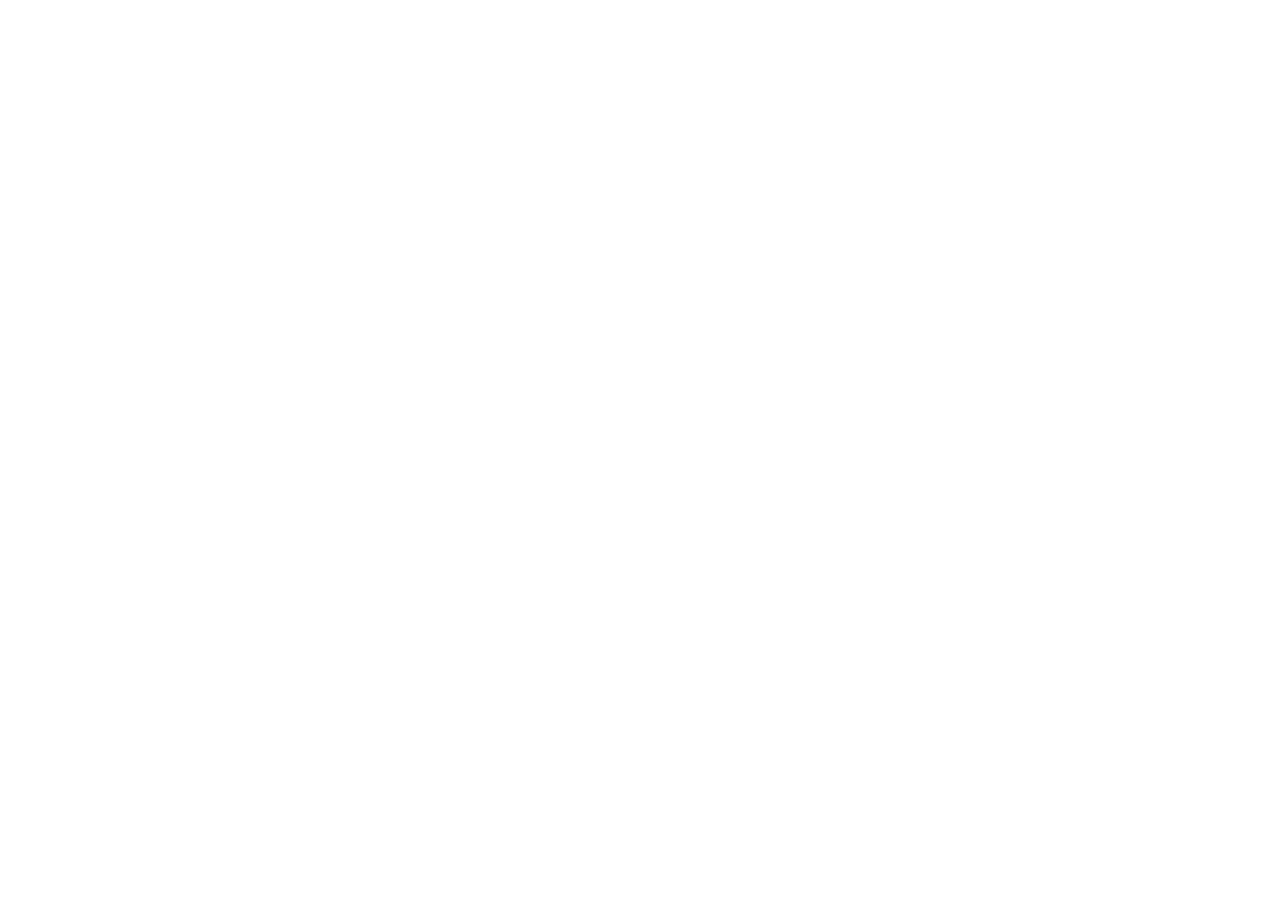
==== index.html @ c8d7c889 "项目结构初始化" ====
<!DOCTYPE html>
<html lang="en">

<head>
    <meta charset="UTF-8">
    <meta http-equiv="X-UA-Compatible" content="IE=edge">
    <meta name="viewport" content="width=device-width, initial-scale=1.0">
    <title>Document</title>
</head>

<body>

</body>

</html>
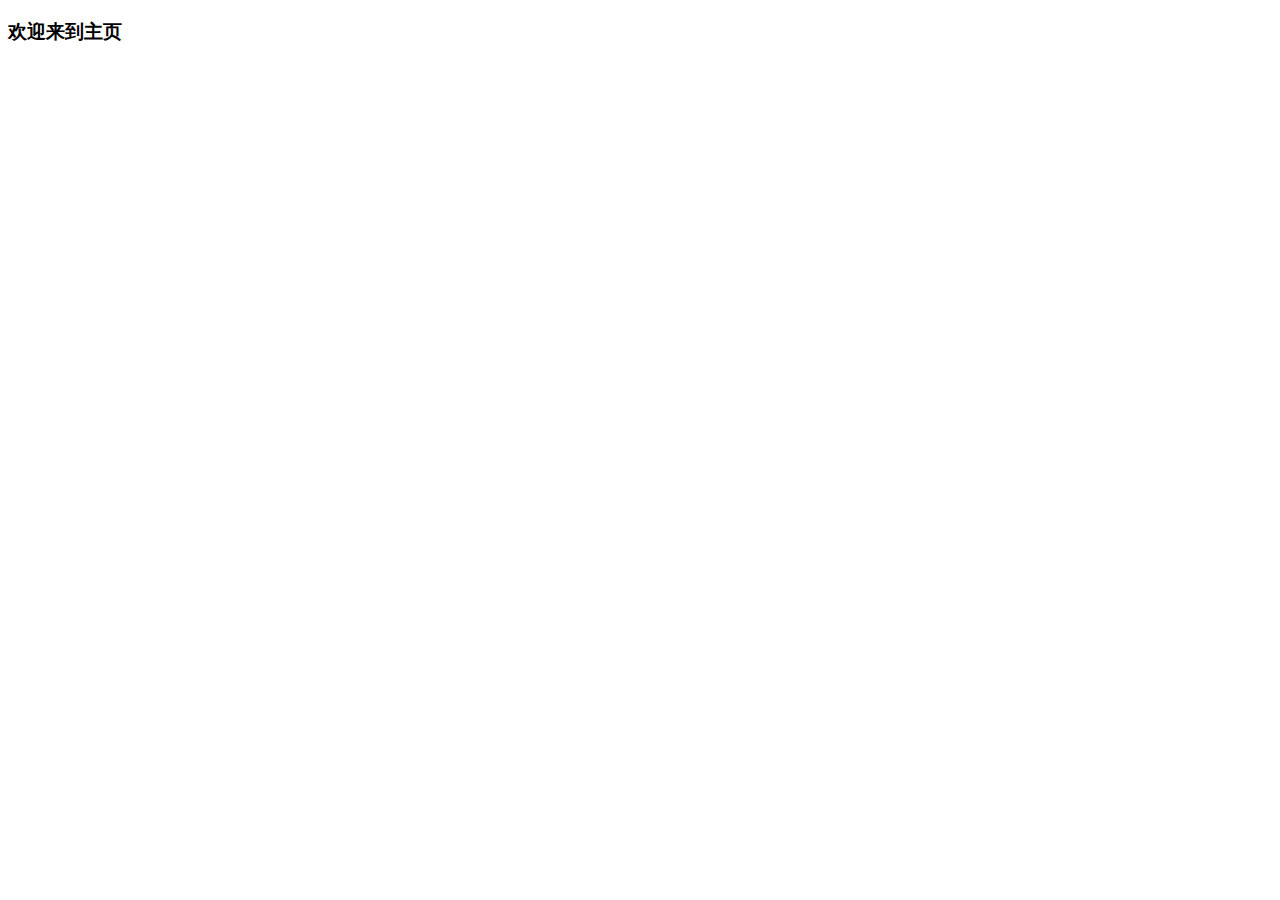
==== commit daf0b466: "完成了登录和注册功能" ====
--- a/index.html
+++ b/index.html
@@ -9,7 +9,9 @@
 </head>
 
 <body>
-
+    <div>
+        <h3>欢迎来到主页</h3>
+    </div>
 </body>
 
 </html>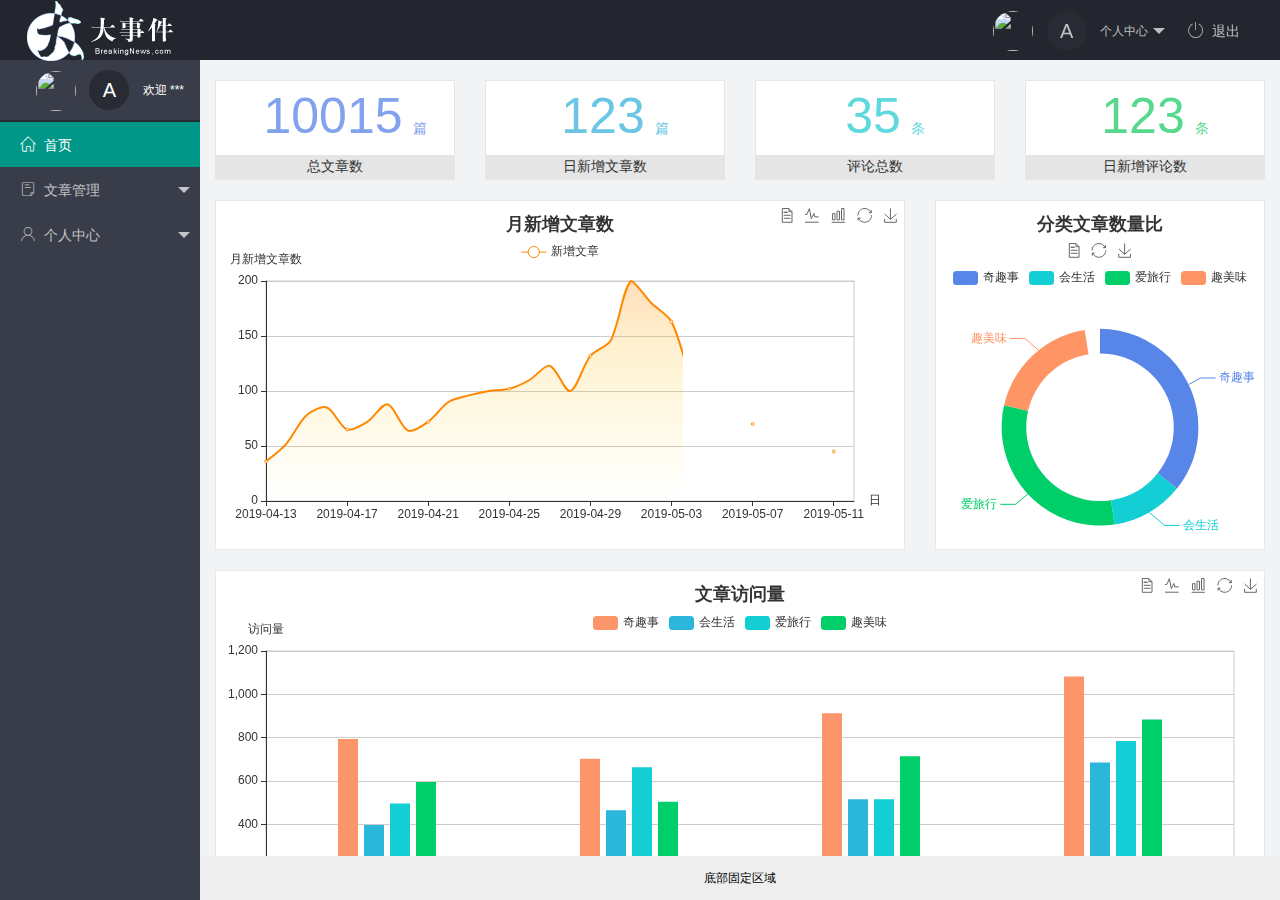
==== commit 53e41f39: "完成了主页功能的开发" ====
--- a/index.html
+++ b/index.html
@@ -5,13 +5,94 @@
     <meta charset="UTF-8">
     <meta http-equiv="X-UA-Compatible" content="IE=edge">
     <meta name="viewport" content="width=device-width, initial-scale=1.0">
-    <title>Document</title>
+    <title>后台主页</title>
+    <!-- 导入 layui 的样式表 -->
+    <link rel="stylesheet" href="/assets/lib/layui/css/layui.css">
+    <!-- 导入第三方图标库 -->
+    <link rel="stylesheet" href="/assets/fonts/iconfont.css">
+    <!-- 导入自己的样式表 -->
+    <link rel="stylesheet" href="/assets/css/index.css">
 </head>
 
 <body>
-    <div>
-        <h3>欢迎来到主页</h3>
+    <div class="layui-layout layui-layout-admin">
+        <div class="layui-header">
+            <div class="layui-logo layui-hide-xs ">
+                <img src="/assets/images/logo.png" alt="logo">
+            </div>
+            <!-- 头部区域（可配合layui 已有的水平导航） -->
+            <ul class="layui-nav layui-layout-right">
+                <li class="layui-nav-item layui-hide layui-show-md-inline-block">
+                    <a href="javascript:;" class="userInfo">
+                        <img src="//tva1.sinaimg.cn/crop.0.0.118.118.180/5db11ff4gw1e77d3nqrv8j203b03cweg.jpg" class="layui-nav-img" />
+                        <span class="text-avatar">A</span> 个人中心
+                    </a>
+
+                    <dl class="layui-nav-child">
+                        <dd><a href="">基本资料</a></dd>
+                        <dd><a href="">更换头像</a></dd>
+                        <dd><a href="">重置密码</a></dd>
+                    </dl>
+                </li>
+                <li class="layui-nav-item" lay-header-event="menuRight" lay-unselect>
+                    <a href="javascript:;" class="btnLoginOut">
+                        <span class="iconfont icon-tuichu"></span>退出
+                    </a>
+                </li>
+            </ul>
+        </div>
+
+        <div class="layui-side layui-bg-black">
+            <div class="layui-side-scroll">
+                <div class="userInfo">
+                    <img src="//tva1.sinaimg.cn/crop.0.0.118.118.180/5db11ff4gw1e77d3nqrv8j203b03cweg.jpg" class="layui-nav-img" />
+                    <span class="text-avatar">A</span>
+                    <span id="welcome">欢迎 ***</span>
+                </div>
+
+                <!-- 左侧导航区域（可配合layui已有的垂直导航） -->
+                <ul class="layui-nav layui-nav-tree" lay-shrink="all">
+                    <li class="layui-nav-item layui-this"><a href="/home/dashboard.html" target="fm"><span class="iconfont icon-home"></span>首页</a></li>
+                    <li class="layui-nav-item">
+                        <a class="" href="javascript:;"><span class="iconfont icon-16"></span>文章管理</a>
+                        <dl class="layui-nav-child">
+                            <dd><a href="javascript:;"><i class="layui-icon layui-icon-app"></i>文章类别</a></dd>
+                            <dd><a href="javascript:;"><i class="layui-icon layui-icon-app"></i>文章列表</a></dd>
+                            <dd><a href="javascript:;"><i class="layui-icon layui-icon-app"></i>发布文章</a></dd>
+                        </dl>
+                    </li>
+                    <li class="layui-nav-item">
+                        <a href="javascript:;"><span class="iconfont icon-user"></span>个人中心</a>
+                        <dl class="layui-nav-child">
+                            <dd><a href="javascript:;"><i class="layui-icon layui-icon-app"></i>基本资料</a></dd>
+                            <dd><a href="javascript:;"><i class="layui-icon layui-icon-app"></i>更换头像</a></dd>
+                            <dd><a href=""><i class="layui-icon layui-icon-app"></i>重置密码</a></dd>
+                        </dl>
+                    </li>
+
+                </ul>
+            </div>
+        </div>
+
+        <div class="layui-body">
+            <!-- 内容主体区域 -->
+            <iframe name="fm" src="/home/dashboard.html" frameborder="0"></iframe>
+        </div>
+
+        <div class="layui-footer">
+            <!-- 底部固定区域 -->
+            底部固定区域
+        </div>
     </div>
+
+    <!-- 导入layui.js文件 -->
+    <script src="/assets/lib/layui/layui.all.js"></script>
+    <!-- 导入jquery.js文件 -->
+    <script src="/assets//lib/jquery.js"></script>
+    <!-- 导入baseAPI.js文件 -->
+    <script src="/assets/js/baseAPI.js"></script>
+    <!-- 导入index.js文件 -->
+    <script src="/assets/js/index.js"></script>
 </body>
 
 </html>--- a/assets/lib/layui/css/layui.css
+++ b/assets/lib/layui/css/layui.css
@@ -0,0 +1,2 @@
+/** layui-v2.5.5 MIT License By https://www.layui.com */
+ .layui-inline,img{display:inline-block;vertical-align:middle}h1,h2,h3,h4,h5,h6{font-weight:400}.layui-edge,.layui-header,.layui-inline,.layui-main{position:relative}.layui-body,.layui-edge,.layui-elip{overflow:hidden}.layui-btn,.layui-edge,.layui-inline,img{vertical-align:middle}.layui-btn,.layui-disabled,.layui-icon,.layui-unselect{-moz-user-select:none;-webkit-user-select:none;-ms-user-select:none}.layui-elip,.layui-form-checkbox span,.layui-form-pane .layui-form-label{text-overflow:ellipsis;white-space:nowrap}.layui-breadcrumb,.layui-tree-btnGroup{visibility:hidden}blockquote,body,button,dd,div,dl,dt,form,h1,h2,h3,h4,h5,h6,input,li,ol,p,pre,td,textarea,th,ul{margin:0;padding:0;-webkit-tap-highlight-color:rgba(0,0,0,0)}a:active,a:hover{outline:0}img{border:none}li{list-style:none}table{border-collapse:collapse;border-spacing:0}h4,h5,h6{font-size:100%}button,input,optgroup,option,select,textarea{font-family:inherit;font-size:inherit;font-style:inherit;font-weight:inherit;outline:0}pre{white-space:pre-wrap;white-space:-moz-pre-wrap;white-space:-pre-wrap;white-space:-o-pre-wrap;word-wrap:break-word}body{line-height:24px;font:14px Helvetica Neue,Helvetica,PingFang SC,Tahoma,Arial,sans-serif}hr{height:1px;margin:10px 0;border:0;clear:both}a{color:#333;text-decoration:none}a:hover{color:#777}a cite{font-style:normal;*cursor:pointer}.layui-border-box,.layui-border-box *{box-sizing:border-box}.layui-box,.layui-box *{box-sizing:content-box}.layui-clear{clear:both;*zoom:1}.layui-clear:after{content:'\20';clear:both;*zoom:1;display:block;height:0}.layui-inline{*display:inline;*zoom:1}.layui-edge{display:inline-block;width:0;height:0;border-width:6px;border-style:dashed;border-color:transparent}.layui-edge-top{top:-4px;border-bottom-color:#999;border-bottom-style:solid}.layui-edge-right{border-left-color:#999;border-left-style:solid}.layui-edge-bottom{top:2px;border-top-color:#999;border-top-style:solid}.layui-edge-left{border-right-color:#999;border-right-style:solid}.layui-disabled,.layui-disabled:hover{color:#d2d2d2!important;cursor:not-allowed!important}.layui-circle{border-radius:100%}.layui-show{display:block!important}.layui-hide{display:none!important}@font-face{font-family:layui-icon;src:url(../font/iconfont.eot?v=250);src:url(../font/iconfont.eot?v=250#iefix) format('embedded-opentype'),url(../font/iconfont.woff2?v=250) format('woff2'),url(../font/iconfont.woff?v=250) format('woff'),url(../font/iconfont.ttf?v=250) format('truetype'),url(../font/iconfont.svg?v=250#layui-icon) format('svg')}.layui-icon{font-family:layui-icon!important;font-size:16px;font-style:normal;-webkit-font-smoothing:antialiased;-moz-osx-font-smoothing:grayscale}.layui-icon-reply-fill:before{content:"\e611"}.layui-icon-set-fill:before{content:"\e614"}.layui-icon-menu-fill:before{content:"\e60f"}.layui-icon-search:before{content:"\e615"}.layui-icon-share:before{content:"\e641"}.layui-icon-set-sm:before{content:"\e620"}.layui-icon-engine:before{content:"\e628"}.layui-icon-close:before{content:"\1006"}.layui-icon-close-fill:before{content:"\1007"}.layui-icon-chart-screen:before{content:"\e629"}.layui-icon-star:before{content:"\e600"}.layui-icon-circle-dot:before{content:"\e617"}.layui-icon-chat:before{content:"\e606"}.layui-icon-release:before{content:"\e609"}.layui-icon-list:before{content:"\e60a"}.layui-icon-chart:before{content:"\e62c"}.layui-icon-ok-circle:before{content:"\1005"}.layui-icon-layim-theme:before{content:"\e61b"}.layui-icon-table:before{content:"\e62d"}.layui-icon-right:before{content:"\e602"}.layui-icon-left:before{content:"\e603"}.layui-icon-cart-simple:before{content:"\e698"}.layui-icon-face-cry:before{content:"\e69c"}.layui-icon-face-smile:before{content:"\e6af"}.layui-icon-survey:before{content:"\e6b2"}.layui-icon-tree:before{content:"\e62e"}.layui-icon-upload-circle:before{content:"\e62f"}.layui-icon-add-circle:before{content:"\e61f"}.layui-icon-download-circle:before{content:"\e601"}.layui-icon-templeate-1:before{content:"\e630"}.layui-icon-util:before{content:"\e631"}.layui-icon-face-surprised:before{content:"\e664"}.layui-icon-edit:before{content:"\e642"}.layui-icon-speaker:before{content:"\e645"}.layui-icon-down:before{content:"\e61a"}.layui-icon-file:before{content:"\e621"}.layui-icon-layouts:before{content:"\e632"}.layui-icon-rate-half:before{content:"\e6c9"}.layui-icon-add-circle-fine:before{content:"\e608"}.layui-icon-prev-circle:before{content:"\e633"}.layui-icon-read:before{content:"\e705"}.layui-icon-404:before{content:"\e61c"}.layui-icon-carousel:before{content:"\e634"}.layui-icon-help:before{content:"\e607"}.layui-icon-code-circle:before{content:"\e635"}.layui-icon-water:before{content:"\e636"}.layui-icon-username:before{content:"\e66f"}.layui-icon-find-fill:before{content:"\e670"}.layui-icon-about:before{content:"\e60b"}.layui-icon-location:before{content:"\e715"}.layui-icon-up:before{content:"\e619"}.layui-icon-pause:before{content:"\e651"}.layui-icon-date:before{content:"\e637"}.layui-icon-layim-uploadfile:before{content:"\e61d"}.layui-icon-delete:before{content:"\e640"}.layui-icon-play:before{content:"\e652"}.layui-icon-top:before{content:"\e604"}.layui-icon-friends:before{content:"\e612"}.layui-icon-refresh-3:before{content:"\e9aa"}.layui-icon-ok:before{content:"\e605"}.layui-icon-layer:before{content:"\e638"}.layui-icon-face-smile-fine:before{content:"\e60c"}.layui-icon-dollar:before{content:"\e659"}.layui-icon-group:before{content:"\e613"}.layui-icon-layim-download:before{content:"\e61e"}.layui-icon-picture-fine:before{content:"\e60d"}.layui-icon-link:before{content:"\e64c"}.layui-icon-diamond:before{content:"\e735"}.layui-icon-log:before{content:"\e60e"}.layui-icon-rate-solid:before{content:"\e67a"}.layui-icon-fonts-del:before{content:"\e64f"}.layui-icon-unlink:before{content:"\e64d"}.layui-icon-fonts-clear:before{content:"\e639"}.layui-icon-triangle-r:before{content:"\e623"}.layui-icon-circle:before{content:"\e63f"}.layui-icon-radio:before{content:"\e643"}.layui-icon-align-center:before{content:"\e647"}.layui-icon-align-right:before{content:"\e648"}.layui-icon-align-left:before{content:"\e649"}.layui-icon-loading-1:before{content:"\e63e"}.layui-icon-return:before{content:"\e65c"}.layui-icon-fonts-strong:before{content:"\e62b"}.layui-icon-upload:before{content:"\e67c"}.layui-icon-dialogue:before{content:"\e63a"}.layui-icon-video:before{content:"\e6ed"}.layui-icon-headset:before{content:"\e6fc"}.layui-icon-cellphone-fine:before{content:"\e63b"}.layui-icon-add-1:before{content:"\e654"}.layui-icon-face-smile-b:before{content:"\e650"}.layui-icon-fonts-html:before{content:"\e64b"}.layui-icon-form:before{content:"\e63c"}.layui-icon-cart:before{content:"\e657"}.layui-icon-camera-fill:before{content:"\e65d"}.layui-icon-tabs:before{content:"\e62a"}.layui-icon-fonts-code:before{content:"\e64e"}.layui-icon-fire:before{content:"\e756"}.layui-icon-set:before{content:"\e716"}.layui-icon-fonts-u:before{content:"\e646"}.layui-icon-triangle-d:before{content:"\e625"}.layui-icon-tips:before{content:"\e702"}.layui-icon-picture:before{content:"\e64a"}.layui-icon-more-vertical:before{content:"\e671"}.layui-icon-flag:before{content:"\e66c"}.layui-icon-loading:before{content:"\e63d"}.layui-icon-fonts-i:before{content:"\e644"}.layui-icon-refresh-1:before{content:"\e666"}.layui-icon-rmb:before{content:"\e65e"}.layui-icon-home:before{content:"\e68e"}.layui-icon-user:before{content:"\e770"}.layui-icon-notice:before{content:"\e667"}.layui-icon-login-weibo:before{content:"\e675"}.layui-icon-voice:before{content:"\e688"}.layui-icon-upload-drag:before{content:"\e681"}.layui-icon-login-qq:before{content:"\e676"}.layui-icon-snowflake:before{content:"\e6b1"}.layui-icon-file-b:before{content:"\e655"}.layui-icon-template:before{content:"\e663"}.layui-icon-auz:before{content:"\e672"}.layui-icon-console:before{content:"\e665"}.layui-icon-app:before{content:"\e653"}.layui-icon-prev:before{content:"\e65a"}.layui-icon-website:before{content:"\e7ae"}.layui-icon-next:before{content:"\e65b"}.layui-icon-component:before{content:"\e857"}.layui-icon-more:before{content:"\e65f"}.layui-icon-login-wechat:before{content:"\e677"}.layui-icon-shrink-right:before{content:"\e668"}.layui-icon-spread-left:before{content:"\e66b"}.layui-icon-camera:before{content:"\e660"}.layui-icon-note:before{content:"\e66e"}.layui-icon-refresh:before{content:"\e669"}.layui-icon-female:before{content:"\e661"}.layui-icon-male:before{content:"\e662"}.layui-icon-password:before{content:"\e673"}.layui-icon-senior:before{content:"\e674"}.layui-icon-theme:before{content:"\e66a"}.layui-icon-tread:before{content:"\e6c5"}.layui-icon-praise:before{content:"\e6c6"}.layui-icon-star-fill:before{content:"\e658"}.layui-icon-rate:before{content:"\e67b"}.layui-icon-template-1:before{content:"\e656"}.layui-icon-vercode:before{content:"\e679"}.layui-icon-cellphone:before{content:"\e678"}.layui-icon-screen-full:before{content:"\e622"}.layui-icon-screen-restore:before{content:"\e758"}.layui-icon-cols:before{content:"\e610"}.layui-icon-export:before{content:"\e67d"}.layui-icon-print:before{content:"\e66d"}.layui-icon-slider:before{content:"\e714"}.layui-icon-addition:before{content:"\e624"}.layui-icon-subtraction:before{content:"\e67e"}.layui-icon-service:before{content:"\e626"}.layui-icon-transfer:before{content:"\e691"}.layui-main{width:1140px;margin:0 auto}.layui-header{z-index:1000;height:60px}.layui-header a:hover{transition:all .5s;-webkit-transition:all .5s}.layui-side{position:fixed;left:0;top:0;bottom:0;z-index:999;width:200px;overflow-x:hidden}.layui-side-scroll{position:relative;width:220px;height:100%;overflow-x:hidden}.layui-body{position:absolute;left:200px;right:0;top:0;bottom:0;z-index:998;width:auto;overflow-y:auto;box-sizing:border-box}.layui-layout-body{overflow:hidden}.layui-layout-admin .layui-header{background-color:#23262E}.layui-layout-admin .layui-side{top:60px;width:200px;overflow-x:hidden}.layui-layout-admin .layui-body{position:fixed;top:60px;bottom:44px}.layui-layout-admin .layui-main{width:auto;margin:0 15px}.layui-layout-admin .layui-footer{position:fixed;left:200px;right:0;bottom:0;height:44px;line-height:44px;padding:0 15px;background-color:#eee}.layui-layout-admin .layui-logo{position:absolute;left:0;top:0;width:200px;height:100%;line-height:60px;text-align:center;color:#009688;font-size:16px}.layui-layout-admin .layui-header .layui-nav{background:0 0}.layui-layout-left{position:absolute!important;left:200px;top:0}.layui-layout-right{position:absolute!important;right:0;top:0}.layui-container{position:relative;margin:0 auto;padding:0 15px;box-sizing:border-box}.layui-fluid{position:relative;margin:0 auto;padding:0 15px}.layui-row:after,.layui-row:before{content:'';display:block;clear:both}.layui-col-lg1,.layui-col-lg10,.layui-col-lg11,.layui-col-lg12,.layui-col-lg2,.layui-col-lg3,.layui-col-lg4,.layui-col-lg5,.layui-col-lg6,.layui-col-lg7,.layui-col-lg8,.layui-col-lg9,.layui-col-md1,.layui-col-md10,.layui-col-md11,.layui-col-md12,.layui-col-md2,.layui-col-md3,.layui-col-md4,.layui-col-md5,.layui-col-md6,.layui-col-md7,.layui-col-md8,.layui-col-md9,.layui-col-sm1,.layui-col-sm10,.layui-col-sm11,.layui-col-sm12,.layui-col-sm2,.layui-col-sm3,.layui-col-sm4,.layui-col-sm5,.layui-col-sm6,.layui-col-sm7,.layui-col-sm8,.layui-col-sm9,.layui-col-xs1,.layui-col-xs10,.layui-col-xs11,.layui-col-xs12,.layui-col-xs2,.layui-col-xs3,.layui-col-xs4,.layui-col-xs5,.layui-col-xs6,.layui-col-xs7,.layui-col-xs8,.layui-col-xs9{position:relative;display:block;box-sizing:border-box}.layui-col-xs1,.layui-col-xs10,.layui-col-xs11,.layui-col-xs12,.layui-col-xs2,.layui-col-xs3,.layui-col-xs4,.layui-col-xs5,.layui-col-xs6,.layui-col-xs7,.layui-col-xs8,.layui-col-xs9{float:left}.layui-col-xs1{width:8.33333333%}.layui-col-xs2{width:16.66666667%}.layui-col-xs3{width:25%}.layui-col-xs4{width:33.33333333%}.layui-col-xs5{width:41.66666667%}.layui-col-xs6{width:50%}.layui-col-xs7{width:58.33333333%}.layui-col-xs8{width:66.66666667%}.layui-col-xs9{width:75%}.layui-col-xs10{width:83.33333333%}.layui-col-xs11{width:91.66666667%}.layui-col-xs12{width:100%}.layui-col-xs-offset1{margin-left:8.33333333%}.layui-col-xs-offset2{margin-left:16.66666667%}.layui-col-xs-offset3{margin-left:25%}.layui-col-xs-offset4{margin-left:33.33333333%}.layui-col-xs-offset5{margin-left:41.66666667%}.layui-col-xs-offset6{margin-left:50%}.layui-col-xs-offset7{margin-left:58.33333333%}.layui-col-xs-offset8{margin-left:66.66666667%}.layui-col-xs-offset9{margin-left:75%}.layui-col-xs-offset10{margin-left:83.33333333%}.layui-col-xs-offset11{margin-left:91.66666667%}.layui-col-xs-offset12{margin-left:100%}@media screen and (max-width:768px){.layui-hide-xs{display:none!important}.layui-show-xs-block{display:block!important}.layui-show-xs-inline{display:inline!important}.layui-show-xs-inline-block{display:inline-block!important}}@media screen and (min-width:768px){.layui-container{width:750px}.layui-hide-sm{display:none!important}.layui-show-sm-block{display:block!important}.layui-show-sm-inline{display:inline!important}.layui-show-sm-inline-block{display:inline-block!important}.layui-col-sm1,.layui-col-sm10,.layui-col-sm11,.layui-col-sm12,.layui-col-sm2,.layui-col-sm3,.layui-col-sm4,.layui-col-sm5,.layui-col-sm6,.layui-col-sm7,.layui-col-sm8,.layui-col-sm9{float:left}.layui-col-sm1{width:8.33333333%}.layui-col-sm2{width:16.66666667%}.layui-col-sm3{width:25%}.layui-col-sm4{width:33.33333333%}.layui-col-sm5{width:41.66666667%}.layui-col-sm6{width:50%}.layui-col-sm7{width:58.33333333%}.layui-col-sm8{width:66.66666667%}.layui-col-sm9{width:75%}.layui-col-sm10{width:83.33333333%}.layui-col-sm11{width:91.66666667%}.layui-col-sm12{width:100%}.layui-col-sm-offset1{margin-left:8.33333333%}.layui-col-sm-offset2{margin-left:16.66666667%}.layui-col-sm-offset3{margin-left:25%}.layui-col-sm-offset4{margin-left:33.33333333%}.layui-col-sm-offset5{margin-left:41.66666667%}.layui-col-sm-offset6{margin-left:50%}.layui-col-sm-offset7{margin-left:58.33333333%}.layui-col-sm-offset8{margin-left:66.66666667%}.layui-col-sm-offset9{margin-left:75%}.layui-col-sm-offset10{margin-left:83.33333333%}.layui-col-sm-offset11{margin-left:91.66666667%}.layui-col-sm-offset12{margin-left:100%}}@media screen and (min-width:992px){.layui-container{width:970px}.layui-hide-md{display:none!important}.layui-show-md-block{display:block!important}.layui-show-md-inline{display:inline!important}.layui-show-md-inline-block{display:inline-block!important}.layui-col-md1,.layui-col-md10,.layui-col-md11,.layui-col-md12,.layui-col-md2,.layui-col-md3,.layui-col-md4,.layui-col-md5,.layui-col-md6,.layui-col-md7,.layui-col-md8,.layui-col-md9{float:left}.layui-col-md1{width:8.33333333%}.layui-col-md2{width:16.66666667%}.layui-col-md3{width:25%}.layui-col-md4{width:33.33333333%}.layui-col-md5{width:41.66666667%}.layui-col-md6{width:50%}.layui-col-md7{width:58.33333333%}.layui-col-md8{width:66.66666667%}.layui-col-md9{width:75%}.layui-col-md10{width:83.33333333%}.layui-col-md11{width:91.66666667%}.layui-col-md12{width:100%}.layui-col-md-offset1{margin-left:8.33333333%}.layui-col-md-offset2{margin-left:16.66666667%}.layui-col-md-offset3{margin-left:25%}.layui-col-md-offset4{margin-left:33.33333333%}.layui-col-md-offset5{margin-left:41.66666667%}.layui-col-md-offset6{margin-left:50%}.layui-col-md-offset7{margin-left:58.33333333%}.layui-col-md-offset8{margin-left:66.66666667%}.layui-col-md-offset9{margin-left:75%}.layui-col-md-offset10{margin-left:83.33333333%}.layui-col-md-offset11{margin-left:91.66666667%}.layui-col-md-offset12{margin-left:100%}}@media screen and (min-width:1200px){.layui-container{width:1170px}.layui-hide-lg{display:none!important}.layui-show-lg-block{display:block!important}.layui-show-lg-inline{display:inline!important}.layui-show-lg-inline-block{display:inline-block!important}.layui-col-lg1,.layui-col-lg10,.layui-col-lg11,.layui-col-lg12,.layui-col-lg2,.layui-col-lg3,.layui-col-lg4,.layui-col-lg5,.layui-col-lg6,.layui-col-lg7,.layui-col-lg8,.layui-col-lg9{float:left}.layui-col-lg1{width:8.33333333%}.layui-col-lg2{width:16.66666667%}.layui-col-lg3{width:25%}.layui-col-lg4{width:33.33333333%}.layui-col-lg5{width:41.66666667%}.layui-col-lg6{width:50%}.layui-col-lg7{width:58.33333333%}.layui-col-lg8{width:66.66666667%}.layui-col-lg9{width:75%}.layui-col-lg10{width:83.33333333%}.layui-col-lg11{width:91.66666667%}.layui-col-lg12{width:100%}.layui-col-lg-offset1{margin-left:8.33333333%}.layui-col-lg-offset2{margin-left:16.66666667%}.layui-col-lg-offset3{margin-left:25%}.layui-col-lg-offset4{margin-left:33.33333333%}.layui-col-lg-offset5{margin-left:41.66666667%}.layui-col-lg-offset6{margin-left:50%}.layui-col-lg-offset7{margin-left:58.33333333%}.layui-col-lg-offset8{margin-left:66.66666667%}.layui-col-lg-offset9{margin-left:75%}.layui-col-lg-offset10{margin-left:83.33333333%}.layui-col-lg-offset11{margin-left:91.66666667%}.layui-col-lg-offset12{margin-left:100%}}.layui-col-space1{margin:-.5px}.layui-col-space1>*{padding:.5px}.layui-col-space3{margin:-1.5px}.layui-col-space3>*{padding:1.5px}.layui-col-space5{margin:-2.5px}.layui-col-space5>*{padding:2.5px}.layui-col-space8{margin:-3.5px}.layui-col-space8>*{padding:3.5px}.layui-col-space10{margin:-5px}.layui-col-space10>*{padding:5px}.layui-col-space12{margin:-6px}.layui-col-space12>*{padding:6px}.layui-col-space15{margin:-7.5px}.layui-col-space15>*{padding:7.5px}.layui-col-space18{margin:-9px}.layui-col-space18>*{padding:9px}.layui-col-space20{margin:-10px}.layui-col-space20>*{padding:10px}.layui-col-space22{margin:-11px}.layui-col-space22>*{padding:11px}.layui-col-space25{margin:-12.5px}.layui-col-space25>*{padding:12.5px}.layui-col-space30{margin:-15px}.layui-col-space30>*{padding:15px}.layui-btn,.layui-input,.layui-select,.layui-textarea,.layui-upload-button{outline:0;-webkit-appearance:none;transition:all .3s;-webkit-transition:all .3s;box-sizing:border-box}.layui-elem-quote{margin-bottom:10px;padding:15px;line-height:22px;border-left:5px solid #009688;border-radius:0 2px 2px 0;background-color:#f2f2f2}.layui-quote-nm{border-style:solid;border-width:1px 1px 1px 5px;background:0 0}.layui-elem-field{margin-bottom:10px;padding:0;border-width:1px;border-style:solid}.layui-elem-field legend{margin-left:20px;padding:0 10px;font-size:20px;font-weight:300}.layui-field-title{margin:10px 0 20px;border-width:1px 0 0}.layui-field-box{padding:10px 15px}.layui-field-title .layui-field-box{padding:10px 0}.layui-progress{position:relative;height:6px;border-radius:20px;background-color:#e2e2e2}.layui-progress-bar{position:absolute;left:0;top:0;width:0;max-width:100%;height:6px;border-radius:20px;text-align:right;background-color:#5FB878;transition:all .3s;-webkit-transition:all .3s}.layui-progress-big,.layui-progress-big .layui-progress-bar{height:18px;line-height:18px}.layui-progress-text{position:relative;top:-20px;line-height:18px;font-size:12px;color:#666}.layui-progress-big .layui-progress-text{position:static;padding:0 10px;color:#fff}.layui-collapse{border-width:1px;border-style:solid;border-radius:2px}.layui-colla-content,.layui-colla-item{border-top-width:1px;border-top-style:solid}.layui-colla-item:first-child{border-top:none}.layui-colla-title{position:relative;height:42px;line-height:42px;padding:0 15px 0 35px;color:#333;background-color:#f2f2f2;cursor:pointer;font-size:14px;overflow:hidden}.layui-colla-content{display:none;padding:10px 15px;line-height:22px;color:#666}.layui-colla-icon{position:absolute;left:15px;top:0;font-size:14px}.layui-card{margin-bottom:15px;border-radius:2px;background-color:#fff;box-shadow:0 1px 2px 0 rgba(0,0,0,.05)}.layui-card:last-child{margin-bottom:0}.layui-card-header{position:relative;height:42px;line-height:42px;padding:0 15px;border-bottom:1px solid #f6f6f6;color:#333;border-radius:2px 2px 0 0;font-size:14px}.layui-bg-black,.layui-bg-blue,.layui-bg-cyan,.layui-bg-green,.layui-bg-orange,.layui-bg-red{color:#fff!important}.layui-card-body{position:relative;padding:10px 15px;line-height:24px}.layui-card-body[pad15]{padding:15px}.layui-card-body[pad20]{padding:20px}.layui-card-body .layui-table{margin:5px 0}.layui-card .layui-tab{margin:0}.layui-panel-window{position:relative;padding:15px;border-radius:0;border-top:5px solid #E6E6E6;background-color:#fff}.layui-auxiliar-moving{position:fixed;left:0;right:0;top:0;bottom:0;width:100%;height:100%;background:0 0;z-index:9999999999}.layui-form-label,.layui-form-mid,.layui-form-select,.layui-input-block,.layui-input-inline,.layui-textarea{position:relative}.layui-bg-red{background-color:#FF5722!important}.layui-bg-orange{background-color:#FFB800!important}.layui-bg-green{background-color:#009688!important}.layui-bg-cyan{background-color:#2F4056!important}.layui-bg-blue{background-color:#1E9FFF!important}.layui-bg-black{background-color:#393D49!important}.layui-bg-gray{background-color:#eee!important;color:#666!important}.layui-badge-rim,.layui-colla-content,.layui-colla-item,.layui-collapse,.layui-elem-field,.layui-form-pane .layui-form-item[pane],.layui-form-pane .layui-form-label,.layui-input,.layui-layedit,.layui-layedit-tool,.layui-quote-nm,.layui-select,.layui-tab-bar,.layui-tab-card,.layui-tab-title,.layui-tab-title .layui-this:after,.layui-textarea{border-color:#e6e6e6}.layui-timeline-item:before,hr{background-color:#e6e6e6}.layui-text{line-height:22px;font-size:14px;color:#666}.layui-text h1,.layui-text h2,.layui-text h3{font-weight:500;color:#333}.layui-text h1{font-size:30px}.layui-text h2{font-size:24px}.layui-text h3{font-size:18px}.layui-text a:not(.layui-btn){color:#01AAED}.layui-text a:not(.layui-btn):hover{text-decoration:underline}.layui-text ul{padding:5px 0 5px 15px}.layui-text ul li{margin-top:5px;list-style-type:disc}.layui-text em,.layui-word-aux{color:#999!important;padding:0 5px!important}.layui-btn{display:inline-block;height:38px;line-height:38px;padding:0 18px;background-color:#009688;color:#fff;white-space:nowrap;text-align:center;font-size:14px;border:none;border-radius:2px;cursor:pointer}.layui-btn:hover{opacity:.8;filter:alpha(opacity=80);color:#fff}.layui-btn:active{opacity:1;filter:alpha(opacity=100)}.layui-btn+.layui-btn{margin-left:10px}.layui-btn-container{font-size:0}.layui-btn-container .layui-btn{margin-right:10px;margin-bottom:10px}.layui-btn-container .layui-btn+.layui-btn{margin-left:0}.layui-table .layui-btn-container .layui-btn{margin-bottom:9px}.layui-btn-radius{border-radius:100px}.layui-btn .layui-icon{margin-right:3px;font-size:18px;vertical-align:bottom;vertical-align:middle\9}.layui-btn-primary{border:1px solid #C9C9C9;background-color:#fff;color:#555}.layui-btn-primary:hover{border-color:#009688;color:#333}.layui-btn-normal{background-color:#1E9FFF}.layui-btn-warm{background-color:#FFB800}.layui-btn-danger{background-color:#FF5722}.layui-btn-checked{background-color:#5FB878}.layui-btn-disabled,.layui-btn-disabled:active,.layui-btn-disabled:hover{border:1px solid #e6e6e6;background-color:#FBFBFB;color:#C9C9C9;cursor:not-allowed;opacity:1}.layui-btn-lg{height:44px;line-height:44px;padding:0 25px;font-size:16px}.layui-btn-sm{height:30px;line-height:30px;padding:0 10px;font-size:12px}.layui-btn-sm i{font-size:16px!important}.layui-btn-xs{height:22px;line-height:22px;padding:0 5px;font-size:12px}.layui-btn-xs i{font-size:14px!important}.layui-btn-group{display:inline-block;vertical-align:middle;font-size:0}.layui-btn-group .layui-btn{margin-left:0!important;margin-right:0!important;border-left:1px solid rgba(255,255,255,.5);border-radius:0}.layui-btn-group .layui-btn-primary{border-left:none}.layui-btn-group .layui-btn-primary:hover{border-color:#C9C9C9;color:#009688}.layui-btn-group .layui-btn:first-child{border-left:none;border-radius:2px 0 0 2px}.layui-btn-group .layui-btn-primary:first-child{border-left:1px solid #c9c9c9}.layui-btn-group .layui-btn:last-child{border-radius:0 2px 2px 0}.layui-btn-group .layui-btn+.layui-btn{margin-left:0}.layui-btn-group+.layui-btn-group{margin-left:10px}.layui-btn-fluid{width:100%}.layui-input,.layui-select,.layui-textarea{height:38px;line-height:1.3;line-height:38px\9;border-width:1px;border-style:solid;background-color:#fff;border-radius:2px}.layui-input::-webkit-input-placeholder,.layui-select::-webkit-input-placeholder,.layui-textarea::-webkit-input-placeholder{line-height:1.3}.layui-input,.layui-textarea{display:block;width:100%;padding-left:10px}.layui-input:hover,.layui-textarea:hover{border-color:#D2D2D2!important}.layui-input:focus,.layui-textarea:focus{border-color:#C9C9C9!important}.layui-textarea{min-height:100px;height:auto;line-height:20px;padding:6px 10px;resize:vertical}.layui-select{padding:0 10px}.layui-form input[type=checkbox],.layui-form input[type=radio],.layui-form select{display:none}.layui-form [lay-ignore]{display:initial}.layui-form-item{margin-bottom:15px;clear:both;*zoom:1}.layui-form-item:after{content:'\20';clear:both;*zoom:1;display:block;height:0}.layui-form-label{float:left;display:block;padding:9px 15px;width:80px;font-weight:400;line-height:20px;text-align:right}.layui-form-label-col{display:block;float:none;padding:9px 0;line-height:20px;text-align:left}.layui-form-item .layui-inline{margin-bottom:5px;margin-right:10px}.layui-input-block{margin-left:110px;min-height:36px}.layui-input-inline{display:inline-block;vertical-align:middle}.layui-form-item .layui-input-inline{float:left;width:190px;margin-right:10px}.layui-form-text .layui-input-inline{width:auto}.layui-form-mid{float:left;display:block;padding:9px 0!important;line-height:20px;margin-right:10px}.layui-form-danger+.layui-form-select .layui-input,.layui-form-danger:focus{border-color:#FF5722!important}.layui-form-select .layui-input{padding-right:30px;cursor:pointer}.layui-form-select .layui-edge{position:absolute;right:10px;top:50%;margin-top:-3px;cursor:pointer;border-width:6px;border-top-color:#c2c2c2;border-top-style:solid;transition:all .3s;-webkit-transition:all .3s}.layui-form-select dl{display:none;position:absolute;left:0;top:42px;padding:5px 0;z-index:899;min-width:100%;border:1px solid #d2d2d2;max-height:300px;overflow-y:auto;background-color:#fff;border-radius:2px;box-shadow:0 2px 4px rgba(0,0,0,.12);box-sizing:border-box}.layui-form-select dl dd,.layui-form-select dl dt{padding:0 10px;line-height:36px;white-space:nowrap;overflow:hidden;text-overflow:ellipsis}.layui-form-select dl dt{font-size:12px;color:#999}.layui-form-select dl dd{cursor:pointer}.layui-form-select dl dd:hover{background-color:#f2f2f2;-webkit-transition:.5s all;transition:.5s all}.layui-form-select .layui-select-group dd{padding-left:20px}.layui-form-select dl dd.layui-select-tips{padding-left:10px!important;color:#999}.layui-form-select dl dd.layui-this{background-color:#5FB878;color:#fff}.layui-form-checkbox,.layui-form-select dl dd.layui-disabled{background-color:#fff}.layui-form-selected dl{display:block}.layui-form-checkbox,.layui-form-checkbox *,.layui-form-switch{display:inline-block;vertical-align:middle}.layui-form-selected .layui-edge{margin-top:-9px;-webkit-transform:rotate(180deg);transform:rotate(180deg);margin-top:-3px\9}:root .layui-form-selected .layui-edge{margin-top:-9px\0/IE9}.layui-form-selectup dl{top:auto;bottom:42px}.layui-select-none{margin:5px 0;text-align:center;color:#999}.layui-select-disabled .layui-disabled{border-color:#eee!important}.layui-select-disabled .layui-edge{border-top-color:#d2d2d2}.layui-form-checkbox{position:relative;height:30px;line-height:30px;margin-right:10px;padding-right:30px;cursor:pointer;font-size:0;-webkit-transition:.1s linear;transition:.1s linear;box-sizing:border-box}.layui-form-checkbox span{padding:0 10px;height:100%;font-size:14px;border-radius:2px 0 0 2px;background-color:#d2d2d2;color:#fff;overflow:hidden}.layui-form-checkbox:hover span{background-color:#c2c2c2}.layui-form-checkbox i{position:absolute;right:0;top:0;width:30px;height:28px;border:1px solid #d2d2d2;border-left:none;border-radius:0 2px 2px 0;color:#fff;font-size:20px;text-align:center}.layui-form-checkbox:hover i{border-color:#c2c2c2;color:#c2c2c2}.layui-form-checked,.layui-form-checked:hover{border-color:#5FB878}.layui-form-checked span,.layui-form-checked:hover span{background-color:#5FB878}.layui-form-checked i,.layui-form-checked:hover i{color:#5FB878}.layui-form-item .layui-form-checkbox{margin-top:4px}.layui-form-checkbox[lay-skin=primary]{height:auto!important;line-height:normal!important;min-width:18px;min-height:18px;border:none!important;margin-right:0;padding-left:28px;padding-right:0;background:0 0}.layui-form-checkbox[lay-skin=primary] span{padding-left:0;padding-right:15px;line-height:18px;background:0 0;color:#666}.layui-form-checkbox[lay-skin=primary] i{right:auto;left:0;width:16px;height:16px;line-height:16px;border:1px solid #d2d2d2;font-size:12px;border-radius:2px;background-color:#fff;-webkit-transition:.1s linear;transition:.1s linear}.layui-form-checkbox[lay-skin=primary]:hover i{border-color:#5FB878;color:#fff}.layui-form-checked[lay-skin=primary] i{border-color:#5FB878!important;background-color:#5FB878;color:#fff}.layui-checkbox-disbaled[lay-skin=primary] span{background:0 0!important;color:#c2c2c2}.layui-checkbox-disbaled[lay-skin=primary]:hover i{border-color:#d2d2d2}.layui-form-item .layui-form-checkbox[lay-skin=primary]{margin-top:10px}.layui-form-switch{position:relative;height:22px;line-height:22px;min-width:35px;padding:0 5px;margin-top:8px;border:1px solid #d2d2d2;border-radius:20px;cursor:pointer;background-color:#fff;-webkit-transition:.1s linear;transition:.1s linear}.layui-form-switch i{position:absolute;left:5px;top:3px;width:16px;height:16px;border-radius:20px;background-color:#d2d2d2;-webkit-transition:.1s linear;transition:.1s linear}.layui-form-switch em{position:relative;top:0;width:25px;margin-left:21px;padding:0!important;text-align:center!important;color:#999!important;font-style:normal!important;font-size:12px}.layui-form-onswitch{border-color:#5FB878;background-color:#5FB878}.layui-checkbox-disbaled,.layui-checkbox-disbaled i{border-color:#e2e2e2!important}.layui-form-onswitch i{left:100%;margin-left:-21px;background-color:#fff}.layui-form-onswitch em{margin-left:5px;margin-right:21px;color:#fff!important}.layui-checkbox-disbaled span{background-color:#e2e2e2!important}.layui-checkbox-disbaled:hover i{color:#fff!important}[lay-radio]{display:none}.layui-form-radio,.layui-form-radio *{display:inline-block;vertical-align:middle}.layui-form-radio{line-height:28px;margin:6px 10px 0 0;padding-right:10px;cursor:pointer;font-size:0}.layui-form-radio *{font-size:14px}.layui-form-radio>i{margin-right:8px;font-size:22px;color:#c2c2c2}.layui-form-radio>i:hover,.layui-form-radioed>i{color:#5FB878}.layui-radio-disbaled>i{color:#e2e2e2!important}.layui-form-pane .layui-form-label{width:110px;padding:8px 15px;height:38px;line-height:20px;border-width:1px;border-style:solid;border-radius:2px 0 0 2px;text-align:center;background-color:#FBFBFB;overflow:hidden;box-sizing:border-box}.layui-form-pane .layui-input-inline{margin-left:-1px}.layui-form-pane .layui-input-block{margin-left:110px;left:-1px}.layui-form-pane .layui-input{border-radius:0 2px 2px 0}.layui-form-pane .layui-form-text .layui-form-label{float:none;width:100%;border-radius:2px;box-sizing:border-box;text-align:left}.layui-form-pane .layui-form-text .layui-input-inline{display:block;margin:0;top:-1px;clear:both}.layui-form-pane .layui-form-text .layui-input-block{margin:0;left:0;top:-1px}.layui-form-pane .layui-form-text .layui-textarea{min-height:100px;border-radius:0 0 2px 2px}.layui-form-pane .layui-form-checkbox{margin:4px 0 4px 10px}.layui-form-pane .layui-form-radio,.layui-form-pane .layui-form-switch{margin-top:6px;margin-left:10px}.layui-form-pane .layui-form-item[pane]{position:relative;border-width:1px;border-style:solid}.layui-form-pane .layui-form-item[pane] .layui-form-label{position:absolute;left:0;top:0;height:100%;border-width:0 1px 0 0}.layui-form-pane .layui-form-item[pane] .layui-input-inline{margin-left:110px}@media screen and (max-width:450px){.layui-form-item .layui-form-label{text-overflow:ellipsis;overflow:hidden;white-space:nowrap}.layui-form-item .layui-inline{display:block;margin-right:0;margin-bottom:20px;clear:both}.layui-form-item .layui-inline:after{content:'\20';clear:both;display:block;height:0}.layui-form-item .layui-input-inline{display:block;float:none;left:-3px;width:auto;margin:0 0 10px 112px}.layui-form-item .layui-input-inline+.layui-form-mid{margin-left:110px;top:-5px;padding:0}.layui-form-item .layui-form-checkbox{margin-right:5px;margin-bottom:5px}}.layui-layedit{border-width:1px;border-style:solid;border-radius:2px}.layui-layedit-tool{padding:3px 5px;border-bottom-width:1px;border-bottom-style:solid;font-size:0}.layedit-tool-fixed{position:fixed;top:0;border-top:1px solid #e2e2e2}.layui-layedit-tool .layedit-tool-mid,.layui-layedit-tool .layui-icon{display:inline-block;vertical-align:middle;text-align:center;font-size:14px}.layui-layedit-tool .layui-icon{position:relative;width:32px;height:30px;line-height:30px;margin:3px 5px;color:#777;cursor:pointer;border-radius:2px}.layui-layedit-tool .layui-icon:hover{color:#393D49}.layui-layedit-tool .layui-icon:active{color:#000}.layui-layedit-tool .layedit-tool-active{background-color:#e2e2e2;color:#000}.layui-layedit-tool .layui-disabled,.layui-layedit-tool .layui-disabled:hover{color:#d2d2d2;cursor:not-allowed}.layui-layedit-tool .layedit-tool-mid{width:1px;height:18px;margin:0 10px;background-color:#d2d2d2}.layedit-tool-html{width:50px!important;font-size:30px!important}.layedit-tool-b,.layedit-tool-code,.layedit-tool-help{font-size:16px!important}.layedit-tool-d,.layedit-tool-face,.layedit-tool-image,.layedit-tool-unlink{font-size:18px!important}.layedit-tool-image input{position:absolute;font-size:0;left:0;top:0;width:100%;height:100%;opacity:.01;filter:Alpha(opacity=1);cursor:pointer}.layui-layedit-iframe iframe{display:block;width:100%}#LAY_layedit_code{overflow:hidden}.layui-laypage{display:inline-block;*display:inline;*zoom:1;vertical-align:middle;margin:10px 0;font-size:0}.layui-laypage>a:first-child,.layui-laypage>a:first-child em{border-radius:2px 0 0 2px}.layui-laypage>a:last-child,.layui-laypage>a:last-child em{border-radius:0 2px 2px 0}.layui-laypage>:first-child{margin-left:0!important}.layui-laypage>:last-child{margin-right:0!important}.layui-laypage a,.layui-laypage button,.layui-laypage input,.layui-laypage select,.layui-laypage span{border:1px solid #e2e2e2}.layui-laypage a,.layui-laypage span{display:inline-block;*display:inline;*zoom:1;vertical-align:middle;padding:0 15px;height:28px;line-height:28px;margin:0 -1px 5px 0;background-color:#fff;color:#333;font-size:12px}.layui-flow-more a *,.layui-laypage input,.layui-table-view select[lay-ignore]{display:inline-block}.layui-laypage a:hover{color:#009688}.layui-laypage em{font-style:normal}.layui-laypage .layui-laypage-spr{color:#999;font-weight:700}.layui-laypage a{text-decoration:none}.layui-laypage .layui-laypage-curr{position:relative}.layui-laypage .layui-laypage-curr em{position:relative;color:#fff}.layui-laypage .layui-laypage-curr .layui-laypage-em{position:absolute;left:-1px;top:-1px;padding:1px;width:100%;height:100%;background-color:#009688}.layui-laypage-em{border-radius:2px}.layui-laypage-next em,.layui-laypage-prev em{font-family:Sim sun;font-size:16px}.layui-laypage .layui-laypage-count,.layui-laypage .layui-laypage-limits,.layui-laypage .layui-laypage-refresh,.layui-laypage .layui-laypage-skip{margin-left:10px;margin-right:10px;padding:0;border:none}.layui-laypage .layui-laypage-limits,.layui-laypage .layui-laypage-refresh{vertical-align:top}.layui-laypage .layui-laypage-refresh i{font-size:18px;cursor:pointer}.layui-laypage select{height:22px;padding:3px;border-radius:2px;cursor:pointer}.layui-laypage .layui-laypage-skip{height:30px;line-height:30px;color:#999}.layui-laypage button,.layui-laypage input{height:30px;line-height:30px;border-radius:2px;vertical-align:top;background-color:#fff;box-sizing:border-box}.layui-laypage input{width:40px;margin:0 10px;padding:0 3px;text-align:center}.layui-laypage input:focus,.layui-laypage select:focus{border-color:#009688!important}.layui-laypage button{margin-left:10px;padding:0 10px;cursor:pointer}.layui-table,.layui-table-view{margin:10px 0}.layui-flow-more{margin:10px 0;text-align:center;color:#999;font-size:14px}.layui-flow-more a{height:32px;line-height:32px}.layui-flow-more a *{vertical-align:top}.layui-flow-more a cite{padding:0 20px;border-radius:3px;background-color:#eee;color:#333;font-style:normal}.layui-flow-more a cite:hover{opacity:.8}.layui-flow-more a i{font-size:30px;color:#737383}.layui-table{width:100%;background-color:#fff;color:#666}.layui-table tr{transition:all .3s;-webkit-transition:all .3s}.layui-table th{text-align:left;font-weight:400}.layui-table tbody tr:hover,.layui-table thead tr,.layui-table-click,.layui-table-header,.layui-table-hover,.layui-table-mend,.layui-table-patch,.layui-table-tool,.layui-table-total,.layui-table-total tr,.layui-table[lay-even] tr:nth-child(even){background-color:#f2f2f2}.layui-table td,.layui-table th,.layui-table-col-set,.layui-table-fixed-r,.layui-table-grid-down,.layui-table-header,.layui-table-page,.layui-table-tips-main,.layui-table-tool,.layui-table-total,.layui-table-view,.layui-table[lay-skin=line],.layui-table[lay-skin=row]{border-width:1px;border-style:solid;border-color:#e6e6e6}.layui-table td,.layui-table th{position:relative;padding:9px 15px;min-height:20px;line-height:20px;font-size:14px}.layui-table[lay-skin=line] td,.layui-table[lay-skin=line] th{border-width:0 0 1px}.layui-table[lay-skin=row] td,.layui-table[lay-skin=row] th{border-width:0 1px 0 0}.layui-table[lay-skin=nob] td,.layui-table[lay-skin=nob] th{border:none}.layui-table img{max-width:100px}.layui-table[lay-size=lg] td,.layui-table[lay-size=lg] th{padding:15px 30px}.layui-table-view .layui-table[lay-size=lg] .layui-table-cell{height:40px;line-height:40px}.layui-table[lay-size=sm] td,.layui-table[lay-size=sm] th{font-size:12px;padding:5px 10px}.layui-table-view .layui-table[lay-size=sm] .layui-table-cell{height:20px;line-height:20px}.layui-table[lay-data]{display:none}.layui-table-box{position:relative;overflow:hidden}.layui-table-view .layui-table{position:relative;width:auto;margin:0}.layui-table-view .layui-table[lay-skin=line]{border-width:0 1px 0 0}.layui-table-view .layui-table[lay-skin=row]{border-width:0 0 1px}.layui-table-view .layui-table td,.layui-table-view .layui-table th{padding:5px 0;border-top:none;border-left:none}.layui-table-view .layui-table th.layui-unselect .layui-table-cell span{cursor:pointer}.layui-table-view .layui-table td{cursor:default}.layui-table-view .layui-table td[data-edit=text]{cursor:text}.layui-table-view .layui-form-checkbox[lay-skin=primary] i{width:18px;height:18px}.layui-table-view .layui-form-radio{line-height:0;padding:0}.layui-table-view .layui-form-radio>i{margin:0;font-size:20px}.layui-table-init{position:absolute;left:0;top:0;width:100%;height:100%;text-align:center;z-index:110}.layui-table-init .layui-icon{position:absolute;left:50%;top:50%;margin:-15px 0 0 -15px;font-size:30px;color:#c2c2c2}.layui-table-header{border-width:0 0 1px;overflow:hidden}.layui-table-header .layui-table{margin-bottom:-1px}.layui-table-tool .layui-inline[lay-event]{position:relative;width:26px;height:26px;padding:5px;line-height:16px;margin-right:10px;text-align:center;color:#333;border:1px solid #ccc;cursor:pointer;-webkit-transition:.5s all;transition:.5s all}.layui-table-tool .layui-inline[lay-event]:hover{border:1px solid #999}.layui-table-tool-temp{padding-right:120px}.layui-table-tool-self{position:absolute;right:17px;top:10px}.layui-table-tool .layui-table-tool-self .layui-inline[lay-event]{margin:0 0 0 10px}.layui-table-tool-panel{position:absolute;top:29px;left:-1px;padding:5px 0;min-width:150px;min-height:40px;border:1px solid #d2d2d2;text-align:left;overflow-y:auto;background-color:#fff;box-shadow:0 2px 4px rgba(0,0,0,.12)}.layui-table-cell,.layui-table-tool-panel li{overflow:hidden;text-overflow:ellipsis;white-space:nowrap}.layui-table-tool-panel li{padding:0 10px;line-height:30px;-webkit-transition:.5s all;transition:.5s all}.layui-table-tool-panel li .layui-form-checkbox[lay-skin=primary]{width:100%;padding-left:28px}.layui-table-tool-panel li:hover{background-color:#f2f2f2}.layui-table-tool-panel li .layui-form-checkbox[lay-skin=primary] i{position:absolute;left:0;top:0}.layui-table-tool-panel li .layui-form-checkbox[lay-skin=primary] span{padding:0}.layui-table-tool .layui-table-tool-self .layui-table-tool-panel{left:auto;right:-1px}.layui-table-col-set{position:absolute;right:0;top:0;width:20px;height:100%;border-width:0 0 0 1px;background-color:#fff}.layui-table-sort{width:10px;height:20px;margin-left:5px;cursor:pointer!important}.layui-table-sort .layui-edge{position:absolute;left:5px;border-width:5px}.layui-table-sort .layui-table-sort-asc{top:3px;border-top:none;border-bottom-style:solid;border-bottom-color:#b2b2b2}.layui-table-sort .layui-table-sort-asc:hover{border-bottom-color:#666}.layui-table-sort .layui-table-sort-desc{bottom:5px;border-bottom:none;border-top-style:solid;border-top-color:#b2b2b2}.layui-table-sort .layui-table-sort-desc:hover{border-top-color:#666}.layui-table-sort[lay-sort=asc] .layui-table-sort-asc{border-bottom-color:#000}.layui-table-sort[lay-sort=desc] .layui-table-sort-desc{border-top-color:#000}.layui-table-cell{height:28px;line-height:28px;padding:0 15px;position:relative;box-sizing:border-box}.layui-table-cell .layui-form-checkbox[lay-skin=primary]{top:-1px;padding:0}.layui-table-cell .layui-table-link{color:#01AAED}.laytable-cell-checkbox,.laytable-cell-numbers,.laytable-cell-radio,.laytable-cell-space{padding:0;text-align:center}.layui-table-body{position:relative;overflow:auto;margin-right:-1px;margin-bottom:-1px}.layui-table-body .layui-none{line-height:26px;padding:15px;text-align:center;color:#999}.layui-table-fixed{position:absolute;left:0;top:0;z-index:101}.layui-table-fixed .layui-table-body{overflow:hidden}.layui-table-fixed-l{box-shadow:0 -1px 8px rgba(0,0,0,.08)}.layui-table-fixed-r{left:auto;right:-1px;border-width:0 0 0 1px;box-shadow:-1px 0 8px rgba(0,0,0,.08)}.layui-table-fixed-r .layui-table-header{position:relative;overflow:visible}.layui-table-mend{position:absolute;right:-49px;top:0;height:100%;width:50px}.layui-table-tool{position:relative;z-index:890;width:100%;min-height:50px;line-height:30px;padding:10px 15px;border-width:0 0 1px}.layui-table-tool .layui-btn-container{margin-bottom:-10px}.layui-table-page,.layui-table-total{border-width:1px 0 0;margin-bottom:-1px;overflow:hidden}.layui-table-page{position:relative;width:100%;padding:7px 7px 0;height:41px;font-size:12px;white-space:nowrap}.layui-table-page>div{height:26px}.layui-table-page .layui-laypage{margin:0}.layui-table-page .layui-laypage a,.layui-table-page .layui-laypage span{height:26px;line-height:26px;margin-bottom:10px;border:none;background:0 0}.layui-table-page .layui-laypage a,.layui-table-page .layui-laypage span.layui-laypage-curr{padding:0 12px}.layui-table-page .layui-laypage span{margin-left:0;padding:0}.layui-table-page .layui-laypage .layui-laypage-prev{margin-left:-7px!important}.layui-table-page .layui-laypage .layui-laypage-curr .layui-laypage-em{left:0;top:0;padding:0}.layui-table-page .layui-laypage button,.layui-table-page .layui-laypage input{height:26px;line-height:26px}.layui-table-page .layui-laypage input{width:40px}.layui-table-page .layui-laypage button{padding:0 10px}.layui-table-page select{height:18px}.layui-table-patch .layui-table-cell{padding:0;width:30px}.layui-table-edit{position:absolute;left:0;top:0;width:100%;height:100%;padding:0 14px 1px;border-radius:0;box-shadow:1px 1px 20px rgba(0,0,0,.15)}.layui-table-edit:focus{border-color:#5FB878!important}select.layui-table-edit{padding:0 0 0 10px;border-color:#C9C9C9}.layui-table-view .layui-form-checkbox,.layui-table-view .layui-form-radio,.layui-table-view .layui-form-switch{top:0;margin:0;box-sizing:content-box}.layui-table-view .layui-form-checkbox{top:-1px;height:26px;line-height:26px}.layui-table-view .layui-form-checkbox i{height:26px}.layui-table-grid .layui-table-cell{overflow:visible}.layui-table-grid-down{position:absolute;top:0;right:0;width:26px;height:100%;padding:5px 0;border-width:0 0 0 1px;text-align:center;background-color:#fff;color:#999;cursor:pointer}.layui-table-grid-down .layui-icon{position:absolute;top:50%;left:50%;margin:-8px 0 0 -8px}.layui-table-grid-down:hover{background-color:#fbfbfb}body .layui-table-tips .layui-layer-content{background:0 0;padding:0;box-shadow:0 1px 6px rgba(0,0,0,.12)}.layui-table-tips-main{margin:-44px 0 0 -1px;max-height:150px;padding:8px 15px;font-size:14px;overflow-y:scroll;background-color:#fff;color:#666}.layui-table-tips-c{position:absolute;right:-3px;top:-13px;width:20px;height:20px;padding:3px;cursor:pointer;background-color:#666;border-radius:50%;color:#fff}.layui-table-tips-c:hover{background-color:#777}.layui-table-tips-c:before{position:relative;right:-2px}.layui-upload-file{display:none!important;opacity:.01;filter:Alpha(opacity=1)}.layui-upload-drag,.layui-upload-form,.layui-upload-wrap{display:inline-block}.layui-upload-list{margin:10px 0}.layui-upload-choose{padding:0 10px;color:#999}.layui-upload-drag{position:relative;padding:30px;border:1px dashed #e2e2e2;background-color:#fff;text-align:center;cursor:pointer;color:#999}.layui-upload-drag .layui-icon{font-size:50px;color:#009688}.layui-upload-drag[lay-over]{border-color:#009688}.layui-upload-iframe{position:absolute;width:0;height:0;border:0;visibility:hidden}.layui-upload-wrap{position:relative;vertical-align:middle}.layui-upload-wrap .layui-upload-file{display:block!important;position:absolute;left:0;top:0;z-index:10;font-size:100px;width:100%;height:100%;opacity:.01;filter:Alpha(opacity=1);cursor:pointer}.layui-transfer-active,.layui-transfer-box{display:inline-block;vertical-align:middle}.layui-transfer-box,.layui-transfer-header,.layui-transfer-search{border-width:0;border-style:solid;border-color:#e6e6e6}.layui-transfer-box{position:relative;border-width:1px;width:200px;height:360px;border-radius:2px;background-color:#fff}.layui-transfer-box .layui-form-checkbox{width:100%;margin:0!important}.layui-transfer-header{height:38px;line-height:38px;padding:0 10px;border-bottom-width:1px}.layui-transfer-search{position:relative;padding:10px;border-bottom-width:1px}.layui-transfer-search .layui-input{height:32px;padding-left:30px;font-size:12px}.layui-transfer-search .layui-icon-search{position:absolute;left:20px;top:50%;margin-top:-8px;color:#666}.layui-transfer-active{margin:0 15px}.layui-transfer-active .layui-btn{display:block;margin:0;padding:0 15px;background-color:#5FB878;border-color:#5FB878;color:#fff}.layui-transfer-active .layui-btn-disabled{background-color:#FBFBFB;border-color:#e6e6e6;color:#C9C9C9}.layui-transfer-active .layui-btn:first-child{margin-bottom:15px}.layui-transfer-active .layui-btn .layui-icon{margin:0;font-size:14px!important}.layui-transfer-data{padding:5px 0;overflow:auto}.layui-transfer-data li{height:32px;line-height:32px;padding:0 10px}.layui-transfer-data li:hover{background-color:#f2f2f2;transition:.5s all}.layui-transfer-data .layui-none{padding:15px 10px;text-align:center;color:#999}.layui-nav{position:relative;padding:0 20px;background-color:#393D49;color:#fff;border-radius:2px;font-size:0;box-sizing:border-box}.layui-nav *{font-size:14px}.layui-nav .layui-nav-item{position:relative;display:inline-block;*display:inline;*zoom:1;vertical-align:middle;line-height:60px}.layui-nav .layui-nav-item a{display:block;padding:0 20px;color:#fff;color:rgba(255,255,255,.7);transition:all .3s;-webkit-transition:all .3s}.layui-nav .layui-this:after,.layui-nav-bar,.layui-nav-tree .layui-nav-itemed:after{position:absolute;left:0;top:0;width:0;height:5px;background-color:#5FB878;transition:all .2s;-webkit-transition:all .2s}.layui-nav-bar{z-index:1000}.layui-nav .layui-nav-item a:hover,.layui-nav .layui-this a{color:#fff}.layui-nav .layui-this:after{content:'';top:auto;bottom:0;width:100%}.layui-nav-img{width:30px;height:30px;margin-right:10px;border-radius:50%}.layui-nav .layui-nav-more{content:'';width:0;height:0;border-style:solid dashed dashed;border-color:#fff transparent transparent;overflow:hidden;cursor:pointer;transition:all .2s;-webkit-transition:all .2s;position:absolute;top:50%;right:3px;margin-top:-3px;border-width:6px;border-top-color:rgba(255,255,255,.7)}.layui-nav .layui-nav-mored,.layui-nav-itemed>a .layui-nav-more{margin-top:-9px;border-style:dashed dashed solid;border-color:transparent transparent #fff}.layui-nav-child{display:none;position:absolute;left:0;top:65px;min-width:100%;line-height:36px;padding:5px 0;box-shadow:0 2px 4px rgba(0,0,0,.12);border:1px solid #d2d2d2;background-color:#fff;z-index:100;border-radius:2px;white-space:nowrap}.layui-nav .layui-nav-child a{color:#333}.layui-nav .layui-nav-child a:hover{background-color:#f2f2f2;color:#000}.layui-nav-child dd{position:relative}.layui-nav .layui-nav-child dd.layui-this a,.layui-nav-child dd.layui-this{background-color:#5FB878;color:#fff}.layui-nav-child dd.layui-this:after{display:none}.layui-nav-tree{width:200px;padding:0}.layui-nav-tree .layui-nav-item{display:block;width:100%;line-height:45px}.layui-nav-tree .layui-nav-item a{position:relative;height:45px;line-height:45px;text-overflow:ellipsis;overflow:hidden;white-space:nowrap}.layui-nav-tree .layui-nav-item a:hover{background-color:#4E5465}.layui-nav-tree .layui-nav-bar{width:5px;height:0;background-color:#009688}.layui-nav-tree .layui-nav-child dd.layui-this,.layui-nav-tree .layui-nav-child dd.layui-this a,.layui-nav-tree .layui-this,.layui-nav-tree .layui-this>a,.layui-nav-tree .layui-this>a:hover{background-color:#009688;color:#fff}.layui-nav-tree .layui-this:after{display:none}.layui-nav-itemed>a,.layui-nav-tree .layui-nav-title a,.layui-nav-tree .layui-nav-title a:hover{color:#fff!important}.layui-nav-tree .layui-nav-child{position:relative;z-index:0;top:0;border:none;box-shadow:none}.layui-nav-tree .layui-nav-child a{height:40px;line-height:40px;color:#fff;color:rgba(255,255,255,.7)}.layui-nav-tree .layui-nav-child,.layui-nav-tree .layui-nav-child a:hover{background:0 0;color:#fff}.layui-nav-tree .layui-nav-more{right:10px}.layui-nav-itemed>.layui-nav-child{display:block;padding:0;background-color:rgba(0,0,0,.3)!important}.layui-nav-itemed>.layui-nav-child>.layui-this>.layui-nav-child{display:block}.layui-nav-side{position:fixed;top:0;bottom:0;left:0;overflow-x:hidden;z-index:999}.layui-bg-blue .layui-nav-bar,.layui-bg-blue .layui-nav-itemed:after,.layui-bg-blue .layui-this:after{background-color:#93D1FF}.layui-bg-blue .layui-nav-child dd.layui-this{background-color:#1E9FFF}.layui-bg-blue .layui-nav-itemed>a,.layui-nav-tree.layui-bg-blue .layui-nav-title a,.layui-nav-tree.layui-bg-blue .layui-nav-title a:hover{background-color:#007DDB!important}.layui-breadcrumb{font-size:0}.layui-breadcrumb>*{font-size:14px}.layui-breadcrumb a{color:#999!important}.layui-breadcrumb a:hover{color:#5FB878!important}.layui-breadcrumb a cite{color:#666;font-style:normal}.layui-breadcrumb span[lay-separator]{margin:0 10px;color:#999}.layui-tab{margin:10px 0;text-align:left!important}.layui-tab[overflow]>.layui-tab-title{overflow:hidden}.layui-tab-title{position:relative;left:0;height:40px;white-space:nowrap;font-size:0;border-bottom-width:1px;border-bottom-style:solid;transition:all .2s;-webkit-transition:all .2s}.layui-tab-title li{display:inline-block;*display:inline;*zoom:1;vertical-align:middle;font-size:14px;transition:all .2s;-webkit-transition:all .2s;position:relative;line-height:40px;min-width:65px;padding:0 15px;text-align:center;cursor:pointer}.layui-tab-title li a{display:block}.layui-tab-title .layui-this{color:#000}.layui-tab-title .layui-this:after{position:absolute;left:0;top:0;content:'';width:100%;height:41px;border-width:1px;border-style:solid;border-bottom-color:#fff;border-radius:2px 2px 0 0;box-sizing:border-box;pointer-events:none}.layui-tab-bar{position:absolute;right:0;top:0;z-index:10;width:30px;height:39px;line-height:39px;border-width:1px;border-style:solid;border-radius:2px;text-align:center;background-color:#fff;cursor:pointer}.layui-tab-bar .layui-icon{position:relative;display:inline-block;top:3px;transition:all .3s;-webkit-transition:all .3s}.layui-tab-item{display:none}.layui-tab-more{padding-right:30px;height:auto!important;white-space:normal!important}.layui-tab-more li.layui-this:after{border-bottom-color:#e2e2e2;border-radius:2px}.layui-tab-more .layui-tab-bar .layui-icon{top:-2px;top:3px\9;-webkit-transform:rotate(180deg);transform:rotate(180deg)}:root .layui-tab-more .layui-tab-bar .layui-icon{top:-2px\0/IE9}.layui-tab-content{padding:10px}.layui-tab-title li .layui-tab-close{position:relative;display:inline-block;width:18px;height:18px;line-height:20px;margin-left:8px;top:1px;text-align:center;font-size:14px;color:#c2c2c2;transition:all .2s;-webkit-transition:all .2s}.layui-tab-title li .layui-tab-close:hover{border-radius:2px;background-color:#FF5722;color:#fff}.layui-tab-brief>.layui-tab-title .layui-this{color:#009688}.layui-tab-brief>.layui-tab-more li.layui-this:after,.layui-tab-brief>.layui-tab-title .layui-this:after{border:none;border-radius:0;border-bottom:2px solid #5FB878}.layui-tab-brief[overflow]>.layui-tab-title .layui-this:after{top:-1px}.layui-tab-card{border-width:1px;border-style:solid;border-radius:2px;box-shadow:0 2px 5px 0 rgba(0,0,0,.1)}.layui-tab-card>.layui-tab-title{background-color:#f2f2f2}.layui-tab-card>.layui-tab-title li{margin-right:-1px;margin-left:-1px}.layui-tab-card>.layui-tab-title .layui-this{background-color:#fff}.layui-tab-card>.layui-tab-title .layui-this:after{border-top:none;border-width:1px;border-bottom-color:#fff}.layui-tab-card>.layui-tab-title .layui-tab-bar{height:40px;line-height:40px;border-radius:0;border-top:none;border-right:none}.layui-tab-card>.layui-tab-more .layui-this{background:0 0;color:#5FB878}.layui-tab-card>.layui-tab-more .layui-this:after{border:none}.layui-timeline{padding-left:5px}.layui-timeline-item{position:relative;padding-bottom:20px}.layui-timeline-axis{position:absolute;left:-5px;top:0;z-index:10;width:20px;height:20px;line-height:20px;background-color:#fff;color:#5FB878;border-radius:50%;text-align:center;cursor:pointer}.layui-timeline-axis:hover{color:#FF5722}.layui-timeline-item:before{content:'';position:absolute;left:5px;top:0;z-index:0;width:1px;height:100%}.layui-timeline-item:last-child:before{display:none}.layui-timeline-item:first-child:before{display:block}.layui-timeline-content{padding-left:25px}.layui-timeline-title{position:relative;margin-bottom:10px}.layui-badge,.layui-badge-dot,.layui-badge-rim{position:relative;display:inline-block;padding:0 6px;font-size:12px;text-align:center;background-color:#FF5722;color:#fff;border-radius:2px}.layui-badge{height:18px;line-height:18px}.layui-badge-dot{width:8px;height:8px;padding:0;border-radius:50%}.layui-badge-rim{height:18px;line-height:18px;border-width:1px;border-style:solid;background-color:#fff;color:#666}.layui-btn .layui-badge,.layui-btn .layui-badge-dot{margin-left:5px}.layui-nav .layui-badge,.layui-nav .layui-badge-dot{position:absolute;top:50%;margin:-8px 6px 0}.layui-tab-title .layui-badge,.layui-tab-title .layui-badge-dot{left:5px;top:-2px}.layui-carousel{position:relative;left:0;top:0;background-color:#f8f8f8}.layui-carousel>[carousel-item]{position:relative;width:100%;height:100%;overflow:hidden}.layui-carousel>[carousel-item]:before{position:absolute;content:'\e63d';left:50%;top:50%;width:100px;line-height:20px;margin:-10px 0 0 -50px;text-align:center;color:#c2c2c2;font-family:layui-icon!important;font-size:30px;font-style:normal;-webkit-font-smoothing:antialiased;-moz-osx-font-smoothing:grayscale}.layui-carousel>[carousel-item]>*{display:none;position:absolute;left:0;top:0;width:100%;height:100%;background-color:#f8f8f8;transition-duration:.3s;-webkit-transition-duration:.3s}.layui-carousel-updown>*{-webkit-transition:.3s ease-in-out up;transition:.3s ease-in-out up}.layui-carousel-arrow{display:none\9;opacity:0;position:absolute;left:10px;top:50%;margin-top:-18px;width:36px;height:36px;line-height:36px;text-align:center;font-size:20px;border:0;border-radius:50%;background-color:rgba(0,0,0,.2);color:#fff;-webkit-transition-duration:.3s;transition-duration:.3s;cursor:pointer}.layui-carousel-arrow[lay-type=add]{left:auto!important;right:10px}.layui-carousel:hover .layui-carousel-arrow[lay-type=add],.layui-carousel[lay-arrow=always] .layui-carousel-arrow[lay-type=add]{right:20px}.layui-carousel[lay-arrow=always] .layui-carousel-arrow{opacity:1;left:20px}.layui-carousel[lay-arrow=none] .layui-carousel-arrow{display:none}.layui-carousel-arrow:hover,.layui-carousel-ind ul:hover{background-color:rgba(0,0,0,.35)}.layui-carousel:hover .layui-carousel-arrow{display:block\9;opacity:1;left:20px}.layui-carousel-ind{position:relative;top:-35px;width:100%;line-height:0!important;text-align:center;font-size:0}.layui-carousel[lay-indicator=outside]{margin-bottom:30px}.layui-carousel[lay-indicator=outside] .layui-carousel-ind{top:10px}.layui-carousel[lay-indicator=outside] .layui-carousel-ind ul{background-color:rgba(0,0,0,.5)}.layui-carousel[lay-indicator=none] .layui-carousel-ind{display:none}.layui-carousel-ind ul{display:inline-block;padding:5px;background-color:rgba(0,0,0,.2);border-radius:10px;-webkit-transition-duration:.3s;transition-duration:.3s}.layui-carousel-ind li{display:inline-block;width:10px;height:10px;margin:0 3px;font-size:14px;background-color:#e2e2e2;background-color:rgba(255,255,255,.5);border-radius:50%;cursor:pointer;-webkit-transition-duration:.3s;transition-duration:.3s}.layui-carousel-ind li:hover{background-color:rgba(255,255,255,.7)}.layui-carousel-ind li.layui-this{background-color:#fff}.layui-carousel>[carousel-item]>.layui-carousel-next,.layui-carousel>[carousel-item]>.layui-carousel-prev,.layui-carousel>[carousel-item]>.layui-this{display:block}.layui-carousel>[carousel-item]>.layui-this{left:0}.layui-carousel>[carousel-item]>.layui-carousel-prev{left:-100%}.layui-carousel>[carousel-item]>.layui-carousel-next{left:100%}.layui-carousel>[carousel-item]>.layui-carousel-next.layui-carousel-left,.layui-carousel>[carousel-item]>.layui-carousel-prev.layui-carousel-right{left:0}.layui-carousel>[carousel-item]>.layui-this.layui-carousel-left{left:-100%}.layui-carousel>[carousel-item]>.layui-this.layui-carousel-right{left:100%}.layui-carousel[lay-anim=updown] .layui-carousel-arrow{left:50%!important;top:20px;margin:0 0 0 -18px}.layui-carousel[lay-anim=updown]>[carousel-item]>*,.layui-carousel[lay-anim=fade]>[carousel-item]>*{left:0!important}.layui-carousel[lay-anim=updown] .layui-carousel-arrow[lay-type=add]{top:auto!important;bottom:20px}.layui-carousel[lay-anim=updown] .layui-carousel-ind{position:absolute;top:50%;right:20px;width:auto;height:auto}.layui-carousel[lay-anim=updown] .layui-carousel-ind ul{padding:3px 5px}.layui-carousel[lay-anim=updown] .layui-carousel-ind li{display:block;margin:6px 0}.layui-carousel[lay-anim=updown]>[carousel-item]>.layui-this{top:0}.layui-carousel[lay-anim=updown]>[carousel-item]>.layui-carousel-prev{top:-100%}.layui-carousel[lay-anim=updown]>[carousel-item]>.layui-carousel-next{top:100%}.layui-carousel[lay-anim=updown]>[carousel-item]>.layui-carousel-next.layui-carousel-left,.layui-carousel[lay-anim=updown]>[carousel-item]>.layui-carousel-prev.layui-carousel-right{top:0}.layui-carousel[lay-anim=updown]>[carousel-item]>.layui-this.layui-carousel-left{top:-100%}.layui-carousel[lay-anim=updown]>[carousel-item]>.layui-this.layui-carousel-right{top:100%}.layui-carousel[lay-anim=fade]>[carousel-item]>.layui-carousel-next,.layui-carousel[lay-anim=fade]>[carousel-item]>.layui-carousel-prev{opacity:0}.layui-carousel[lay-anim=fade]>[carousel-item]>.layui-carousel-next.layui-carousel-left,.layui-carousel[lay-anim=fade]>[carousel-item]>.layui-carousel-prev.layui-carousel-right{opacity:1}.layui-carousel[lay-anim=fade]>[carousel-item]>.layui-this.layui-carousel-left,.layui-carousel[lay-anim=fade]>[carousel-item]>.layui-this.layui-carousel-right{opacity:0}.layui-fixbar{position:fixed;right:15px;bottom:15px;z-index:999999}.layui-fixbar li{width:50px;height:50px;line-height:50px;margin-bottom:1px;text-align:center;cursor:pointer;font-size:30px;background-color:#9F9F9F;color:#fff;border-radius:2px;opacity:.95}.layui-fixbar li:hover{opacity:.85}.layui-fixbar li:active{opacity:1}.layui-fixbar .layui-fixbar-top{display:none;font-size:40px}body .layui-util-face{border:none;background:0 0}body .layui-util-face .layui-layer-content{padding:0;background-color:#fff;color:#666;box-shadow:none}.layui-util-face .layui-layer-TipsG{display:none}.layui-util-face ul{position:relative;width:372px;padding:10px;border:1px solid #D9D9D9;background-color:#fff;box-shadow:0 0 20px rgba(0,0,0,.2)}.layui-util-face ul li{cursor:pointer;float:left;border:1px solid #e8e8e8;height:22px;width:26px;overflow:hidden;margin:-1px 0 0 -1px;padding:4px 2px;text-align:center}.layui-util-face ul li:hover{position:relative;z-index:2;border:1px solid #eb7350;background:#fff9ec}.layui-code{position:relative;margin:10px 0;padding:15px;line-height:20px;border:1px solid #ddd;border-left-width:6px;background-color:#F2F2F2;color:#333;font-family:Courier New;font-size:12px}.layui-rate,.layui-rate *{display:inline-block;vertical-align:middle}.layui-rate{padding:10px 5px 10px 0;font-size:0}.layui-rate li i.layui-icon{font-size:20px;color:#FFB800;margin-right:5px;transition:all .3s;-webkit-transition:all .3s}.layui-rate li i:hover{cursor:pointer;transform:scale(1.12);-webkit-transform:scale(1.12)}.layui-rate[readonly] li i:hover{cursor:default;transform:scale(1)}.layui-colorpicker{width:26px;height:26px;border:1px solid #e6e6e6;padding:5px;border-radius:2px;line-height:24px;display:inline-block;cursor:pointer;transition:all .3s;-webkit-transition:all .3s}.layui-colorpicker:hover{border-color:#d2d2d2}.layui-colorpicker.layui-colorpicker-lg{width:34px;height:34px;line-height:32px}.layui-colorpicker.layui-colorpicker-sm{width:24px;height:24px;line-height:22px}.layui-colorpicker.layui-colorpicker-xs{width:22px;height:22px;line-height:20px}.layui-colorpicker-trigger-bgcolor{display:block;background:url([data-uri]);border-radius:2px}.layui-colorpicker-trigger-span{display:block;height:100%;box-sizing:border-box;border:1px solid rgba(0,0,0,.15);border-radius:2px;text-align:center}.layui-colorpicker-trigger-i{display:inline-block;color:#FFF;font-size:12px}.layui-colorpicker-trigger-i.layui-icon-close{color:#999}.layui-colorpicker-main{position:absolute;z-index:66666666;width:280px;padding:7px;background:#FFF;border:1px solid #d2d2d2;border-radius:2px;box-shadow:0 2px 4px rgba(0,0,0,.12)}.layui-colorpicker-main-wrapper{height:180px;position:relative}.layui-colorpicker-basis{width:260px;height:100%;position:relative}.layui-colorpicker-basis-white{width:100%;height:100%;position:absolute;top:0;left:0;background:linear-gradient(90deg,#FFF,hsla(0,0%,100%,0))}.layui-colorpicker-basis-black{width:100%;height:100%;position:absolute;top:0;left:0;background:linear-gradient(0deg,#000,transparent)}.layui-colorpicker-basis-cursor{width:10px;height:10px;border:1px solid #FFF;border-radius:50%;position:absolute;top:-3px;right:-3px;cursor:pointer}.layui-colorpicker-side{position:absolute;top:0;right:0;width:12px;height:100%;background:linear-gradient(red,#FF0,#0F0,#0FF,#00F,#F0F,red)}.layui-colorpicker-side-slider{width:100%;height:5px;box-shadow:0 0 1px #888;box-sizing:border-box;background:#FFF;border-radius:1px;border:1px solid #f0f0f0;cursor:pointer;position:absolute;left:0}.layui-colorpicker-main-alpha{display:none;height:12px;margin-top:7px;background:url([data-uri])}.layui-colorpicker-alpha-bgcolor{height:100%;position:relative}.layui-colorpicker-alpha-slider{width:5px;height:100%;box-shadow:0 0 1px #888;box-sizing:border-box;background:#FFF;border-radius:1px;border:1px solid #f0f0f0;cursor:pointer;position:absolute;top:0}.layui-colorpicker-main-pre{padding-top:7px;font-size:0}.layui-colorpicker-pre{width:20px;height:20px;border-radius:2px;display:inline-block;margin-left:6px;margin-bottom:7px;cursor:pointer}.layui-colorpicker-pre:nth-child(11n+1){margin-left:0}.layui-colorpicker-pre-isalpha{background:url([data-uri])}.layui-colorpicker-pre.layui-this{box-shadow:0 0 3px 2px rgba(0,0,0,.15)}.layui-colorpicker-pre>div{height:100%;border-radius:2px}.layui-colorpicker-main-input{text-align:right;padding-top:7px}.layui-colorpicker-main-input .layui-btn-container .layui-btn{margin:0 0 0 10px}.layui-colorpicker-main-input div.layui-inline{float:left;margin-right:10px;font-size:14px}.layui-colorpicker-main-input input.layui-input{width:150px;height:30px;color:#666}.layui-slider{height:4px;background:#e2e2e2;border-radius:3px;position:relative;cursor:pointer}.layui-slider-bar{border-radius:3px;position:absolute;height:100%}.layui-slider-step{position:absolute;top:0;width:4px;height:4px;border-radius:50%;background:#FFF;-webkit-transform:translateX(-50%);transform:translateX(-50%)}.layui-slider-wrap{width:36px;height:36px;position:absolute;top:-16px;-webkit-transform:translateX(-50%);transform:translateX(-50%);z-index:10;text-align:center}.layui-slider-wrap-btn{width:12px;height:12px;border-radius:50%;background:#FFF;display:inline-block;vertical-align:middle;cursor:pointer;transition:.3s}.layui-slider-wrap:after{content:"";height:100%;display:inline-block;vertical-align:middle}.layui-slider-wrap-btn.layui-slider-hover,.layui-slider-wrap-btn:hover{transform:scale(1.2)}.layui-slider-wrap-btn.layui-disabled:hover{transform:scale(1)!important}.layui-slider-tips{position:absolute;top:-42px;z-index:66666666;white-space:nowrap;display:none;-webkit-transform:translateX(-50%);transform:translateX(-50%);color:#FFF;background:#000;border-radius:3px;height:25px;line-height:25px;padding:0 10px}.layui-slider-tips:after{content:'';position:absolute;bottom:-12px;left:50%;margin-left:-6px;width:0;height:0;border-width:6px;border-style:solid;border-color:#000 transparent transparent}.layui-slider-input{width:70px;height:32px;border:1px solid #e6e6e6;border-radius:3px;font-size:16px;line-height:32px;position:absolute;right:0;top:-15px}.layui-slider-input-btn{display:none;position:absolute;top:0;right:0;width:20px;height:100%;border-left:1px solid #d2d2d2}.layui-slider-input-btn i{cursor:pointer;position:absolute;right:0;bottom:0;width:20px;height:50%;font-size:12px;line-height:16px;text-align:center;color:#999}.layui-slider-input-btn i:first-child{top:0;border-bottom:1px solid #d2d2d2}.layui-slider-input-txt{height:100%;font-size:14px}.layui-slider-input-txt input{height:100%;border:none}.layui-slider-input-btn i:hover{color:#009688}.layui-slider-vertical{width:4px;margin-left:34px}.layui-slider-vertical .layui-slider-bar{width:4px}.layui-slider-vertical .layui-slider-step{top:auto;left:0;-webkit-transform:translateY(50%);transform:translateY(50%)}.layui-slider-vertical .layui-slider-wrap{top:auto;left:-16px;-webkit-transform:translateY(50%);transform:translateY(50%)}.layui-slider-vertical .layui-slider-tips{top:auto;left:2px}@media \0screen{.layui-slider-wrap-btn{margin-left:-20px}.layui-slider-vertical .layui-slider-wrap-btn{margin-left:0;margin-bottom:-20px}.layui-slider-vertical .layui-slider-tips{margin-left:-8px}.layui-slider>span{margin-left:8px}}.layui-tree{line-height:22px}.layui-tree .layui-form-checkbox{margin:0!important}.layui-tree-set{width:100%;position:relative}.layui-tree-pack{display:none;padding-left:20px;position:relative}.layui-tree-iconClick,.layui-tree-main{display:inline-block;vertical-align:middle}.layui-tree-line .layui-tree-pack{padding-left:27px}.layui-tree-line .layui-tree-set .layui-tree-set:after{content:'';position:absolute;top:14px;left:-9px;width:17px;height:0;border-top:1px dotted #c0c4cc}.layui-tree-entry{position:relative;padding:3px 0;height:20px;white-space:nowrap}.layui-tree-entry:hover{background-color:#eee}.layui-tree-line .layui-tree-entry:hover{background-color:rgba(0,0,0,0)}.layui-tree-line .layui-tree-entry:hover .layui-tree-txt{color:#999;text-decoration:underline;transition:.3s}.layui-tree-main{cursor:pointer;padding-right:10px}.layui-tree-line .layui-tree-set:before{content:'';position:absolute;top:0;left:-9px;width:0;height:100%;border-left:1px dotted #c0c4cc}.layui-tree-line .layui-tree-set.layui-tree-setLineShort:before{height:13px}.layui-tree-line .layui-tree-set.layui-tree-setHide:before{height:0}.layui-tree-iconClick{position:relative;height:20px;line-height:20px;margin:0 10px;color:#c0c4cc}.layui-tree-icon{height:12px;line-height:12px;width:12px;text-align:center;border:1px solid #c0c4cc}.layui-tree-iconClick .layui-icon{font-size:18px}.layui-tree-icon .layui-icon{font-size:12px;color:#666}.layui-tree-iconArrow{padding:0 5px}.layui-tree-iconArrow:after{content:'';position:absolute;left:4px;top:3px;z-index:100;width:0;height:0;border-width:5px;border-style:solid;border-color:transparent transparent transparent #c0c4cc;transition:.5s}.layui-tree-btnGroup,.layui-tree-editInput{position:relative;vertical-align:middle;display:inline-block}.layui-tree-spread>.layui-tree-entry>.layui-tree-iconClick>.layui-tree-iconArrow:after{transform:rotate(90deg) translate(3px,4px)}.layui-tree-txt{display:inline-block;vertical-align:middle;color:#555}.layui-tree-search{margin-bottom:15px;color:#666}.layui-tree-btnGroup .layui-icon{display:inline-block;vertical-align:middle;padding:0 2px;cursor:pointer}.layui-tree-btnGroup .layui-icon:hover{color:#999;transition:.3s}.layui-tree-entry:hover .layui-tree-btnGroup{visibility:visible}.layui-tree-editInput{height:20px;line-height:20px;padding:0 3px;border:none;background-color:rgba(0,0,0,.05)}.layui-tree-emptyText{text-align:center;color:#999}.layui-anim{-webkit-animation-duration:.3s;animation-duration:.3s;-webkit-animation-fill-mode:both;animation-fill-mode:both}.layui-anim.layui-icon{display:inline-block}.layui-anim-loop{-webkit-animation-iteration-count:infinite;animation-iteration-count:infinite}.layui-trans,.layui-trans a{transition:all .3s;-webkit-transition:all .3s}@-webkit-keyframes layui-rotate{from{-webkit-transform:rotate(0)}to{-webkit-transform:rotate(360deg)}}@keyframes layui-rotate{from{transform:rotate(0)}to{transform:rotate(360deg)}}.layui-anim-rotate{-webkit-animation-name:layui-rotate;animation-name:layui-rotate;-webkit-animation-duration:1s;animation-duration:1s;-webkit-animation-timing-function:linear;animation-timing-function:linear}@-webkit-keyframes layui-up{from{-webkit-transform:translate3d(0,100%,0);opacity:.3}to{-webkit-transform:translate3d(0,0,0);opacity:1}}@keyframes layui-up{from{transform:translate3d(0,100%,0);opacity:.3}to{transform:translate3d(0,0,0);opacity:1}}.layui-anim-up{-webkit-animation-name:layui-up;animation-name:layui-up}@-webkit-keyframes layui-upbit{from{-webkit-transform:translate3d(0,30px,0);opacity:.3}to{-webkit-transform:translate3d(0,0,0);opacity:1}}@keyframes layui-upbit{from{transform:translate3d(0,30px,0);opacity:.3}to{transform:translate3d(0,0,0);opacity:1}}.layui-anim-upbit{-webkit-animation-name:layui-upbit;animation-name:layui-upbit}@-webkit-keyframes layui-scale{0%{opacity:.3;-webkit-transform:scale(.5)}100%{opacity:1;-webkit-transform:scale(1)}}@keyframes layui-scale{0%{opacity:.3;-ms-transform:scale(.5);transform:scale(.5)}100%{opacity:1;-ms-transform:scale(1);transform:scale(1)}}.layui-anim-scale{-webkit-animation-name:layui-scale;animation-name:layui-scale}@-webkit-keyframes layui-scale-spring{0%{opacity:.5;-webkit-transform:scale(.5)}80%{opacity:.8;-webkit-transform:scale(1.1)}100%{opacity:1;-webkit-transform:scale(1)}}@keyframes layui-scale-spring{0%{opacity:.5;transform:scale(.5)}80%{opacity:.8;transform:scale(1.1)}100%{opacity:1;transform:scale(1)}}.layui-anim-scaleSpring{-webkit-animation-name:layui-scale-spring;animation-name:layui-scale-spring}@-webkit-keyframes layui-fadein{0%{opacity:0}100%{opacity:1}}@keyframes layui-fadein{0%{opacity:0}100%{opacity:1}}.layui-anim-fadein{-webkit-animation-name:layui-fadein;animation-name:layui-fadein}@-webkit-keyframes layui-fadeout{0%{opacity:1}100%{opacity:0}}@keyframes layui-fadeout{0%{opacity:1}100%{opacity:0}}.layui-anim-fadeout{-webkit-animation-name:layui-fadeout;animation-name:layui-fadeout}--- a/assets/fonts/iconfont.css
+++ b/assets/fonts/iconfont.css
@@ -0,0 +1,37 @@
+@font-face {font-family: "iconfont";
+  src: url('iconfont.eot?t=1576139966484'); /* IE9 */
+  src: url('iconfont.eot?t=1576139966484#iefix') format('embedded-opentype'), /* IE6-IE8 */
+  url('[data-uri]') format('woff2'),
+  url('iconfont.woff?t=1576139966484') format('woff'),
+  url('iconfont.ttf?t=1576139966484') format('truetype'), /* chrome, firefox, opera, Safari, Android, iOS 4.2+ */
+  url('iconfont.svg?t=1576139966484#iconfont') format('svg'); /* iOS 4.1- */
+}
+
+.iconfont {
+  font-family: "iconfont" !important;
+  font-size: 16px;
+  font-style: normal;
+  -webkit-font-smoothing: antialiased;
+  -moz-osx-font-smoothing: grayscale;
+}
+
+.icon-home:before {
+  content: "\e6a9";
+}
+
+.icon-user:before {
+  content: "\e614";
+}
+
+.icon-pinglun:before {
+  content: "\e616";
+}
+
+.icon-tuichu:before {
+  content: "\e865";
+}
+
+.icon-16:before {
+  content: "\e615";
+}
+
--- a/assets/css/index.css
+++ b/assets/css/index.css
@@ -0,0 +1,71 @@
+/* 底部文本居中 */
+
+.layui-footer {
+    text-align: center;
+    font-size: 12px;
+}
+
+
+/* 设置第三方字体图标右边距 */
+
+.iconfont {
+    margin-right: 8px;
+}
+
+
+/* 设置内置字体图标样式 */
+
+.layui-icon {
+    margin-right: 8px;
+    margin-left: 20px;
+}
+
+
+/* 设置iframe样式 */
+
+iframe {
+    width: 100%;
+    height: 100%;
+}
+
+.layui-body {
+    overflow: hidden;
+}
+
+
+/* 强制解除a标签中的动画 */
+
+a {
+    transition: none !important;
+}
+
+.userInfo {
+    height: 60px;
+    line-height: 60px;
+    text-align: center;
+    user-select: none;
+    font-size: 12px;
+}
+
+.layui-side-scroll .userInfo {
+    border-bottom: 2px solid #282b33;
+}
+
+.text-avatar {
+    display: inline-block;
+    position: relative;
+    top: 3px;
+    margin-right: 10px;
+    width: 40px;
+    height: 40px;
+    line-height: 40px;
+    text-align: center;
+    border-radius: 50%;
+    font-size: 20px;
+    background-color: #282b33;
+}
+
+.layui-nav-img {
+    width: 40px;
+    height: 40px;
+}
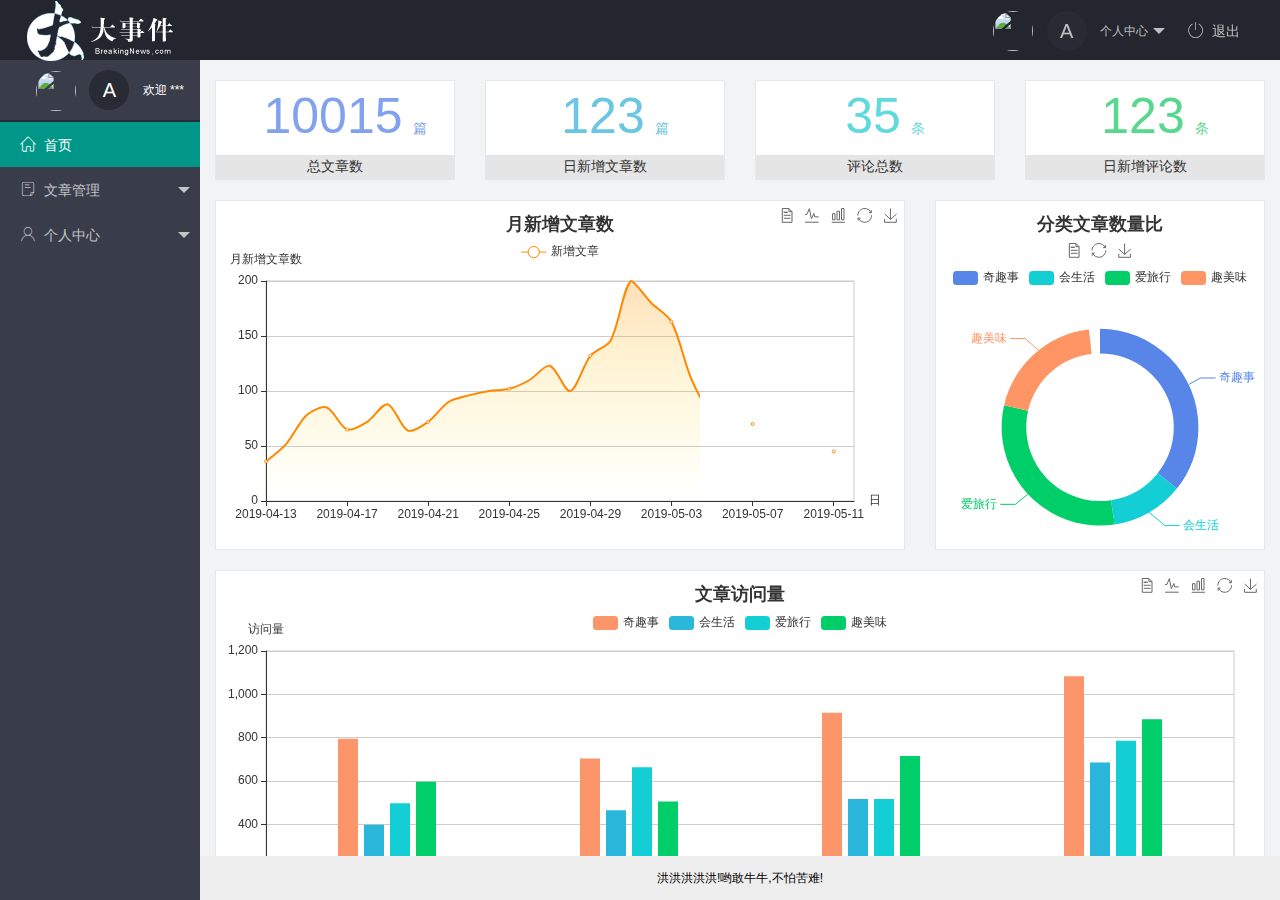
==== commit 30900152: "完成个人中心功能（修改密码功能存在跨域问题）" ====
--- a/index.html
+++ b/index.html
@@ -29,9 +29,9 @@
                     </a>
 
                     <dl class="layui-nav-child">
-                        <dd><a href="">基本资料</a></dd>
-                        <dd><a href="">更换头像</a></dd>
-                        <dd><a href="">重置密码</a></dd>
+                        <dd><a href="/user/user_info.html" target="fm">基本资料</a></dd>
+                        <dd><a href="/user/user_avatar.html" target="fm">更换头像</a></dd>
+                        <dd><a href="/user/user_pwd.html" target="fm">重置密码</a></dd>
                     </dl>
                 </li>
                 <li class="layui-nav-item" lay-header-event="menuRight" lay-unselect>
@@ -64,12 +64,11 @@
                     <li class="layui-nav-item">
                         <a href="javascript:;"><span class="iconfont icon-user"></span>个人中心</a>
                         <dl class="layui-nav-child">
-                            <dd><a href="javascript:;"><i class="layui-icon layui-icon-app"></i>基本资料</a></dd>
-                            <dd><a href="javascript:;"><i class="layui-icon layui-icon-app"></i>更换头像</a></dd>
-                            <dd><a href=""><i class="layui-icon layui-icon-app"></i>重置密码</a></dd>
+                            <dd><a href="/user/user_info.html" target="fm"><i class="layui-icon layui-icon-app"></i>基本资料</a></dd>
+                            <dd><a href="/user/user_avatar.html" target="fm"><i class="layui-icon layui-icon-app"></i>更换头像</a></dd>
+                            <dd><a href="/user/user_pwd.html" target="fm"><i class="layui-icon layui-icon-app"></i>重置密码</a></dd>
                         </dl>
                     </li>
-
                 </ul>
             </div>
         </div>
@@ -81,7 +80,7 @@
 
         <div class="layui-footer">
             <!-- 底部固定区域 -->
-            底部固定区域
+            洪洪洪洪洪!哟敢牛牛,不怕苦难!
         </div>
     </div>
 
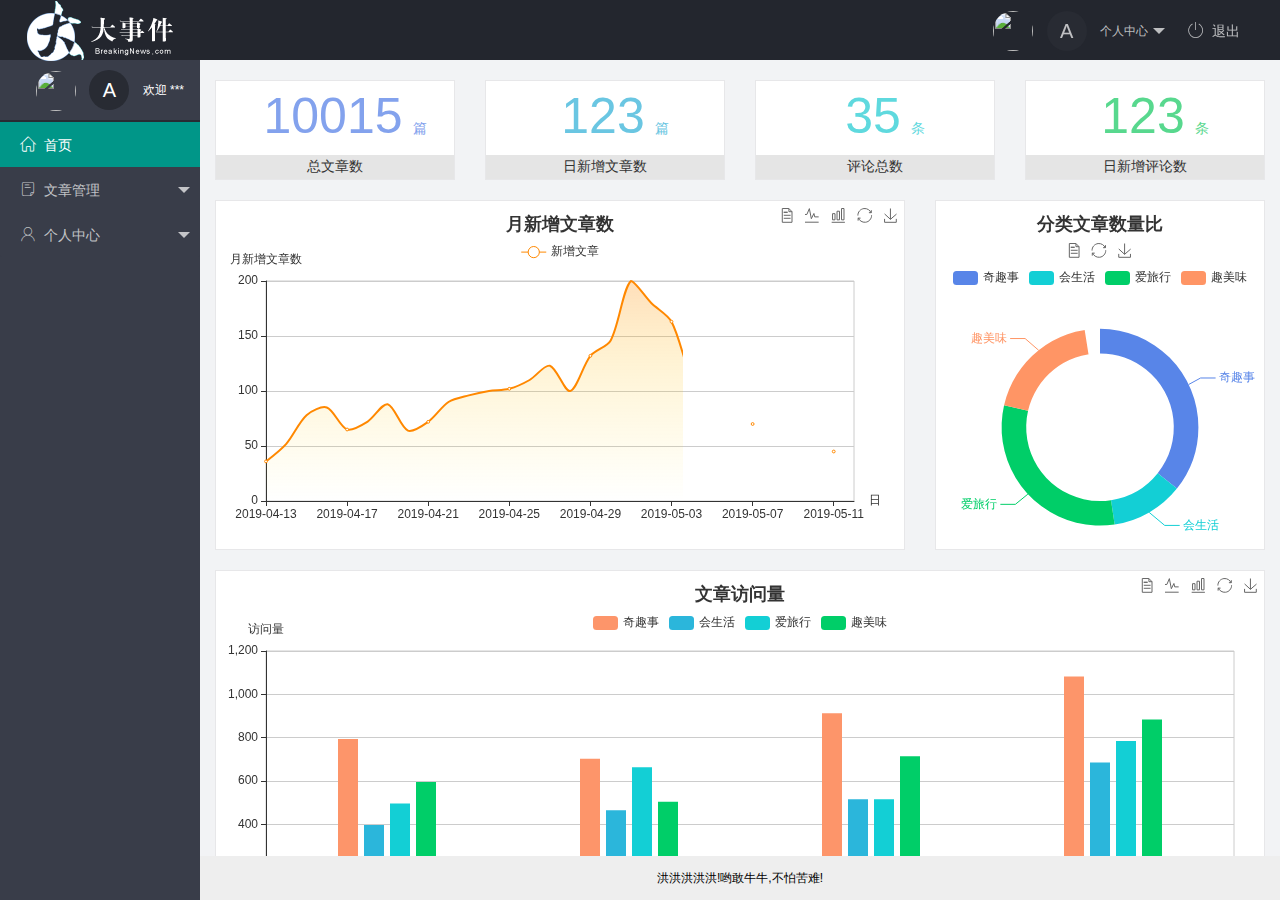
==== commit 15b7a3f6: "完成文章管理功能部分（修改密码问题已解决，编辑修改文章功能未完成）" ====
--- a/index.html
+++ b/index.html
@@ -14,7 +14,7 @@
     <link rel="stylesheet" href="/assets/css/index.css">
 </head>
 
-<body>
+<body class="layui-layout-body">
     <div class="layui-layout layui-layout-admin">
         <div class="layui-header">
             <div class="layui-logo layui-hide-xs ">
@@ -56,9 +56,9 @@
                     <li class="layui-nav-item">
                         <a class="" href="javascript:;"><span class="iconfont icon-16"></span>文章管理</a>
                         <dl class="layui-nav-child">
-                            <dd><a href="javascript:;"><i class="layui-icon layui-icon-app"></i>文章类别</a></dd>
-                            <dd><a href="javascript:;"><i class="layui-icon layui-icon-app"></i>文章列表</a></dd>
-                            <dd><a href="javascript:;"><i class="layui-icon layui-icon-app"></i>发布文章</a></dd>
+                            <dd><a href="/article/article_cate.html" target="fm"><i class="layui-icon layui-icon-app"></i>文章类别</a></dd>
+                            <dd><a href="/article/article_list.html" target="fm"><i class="layui-icon layui-icon-app"></i>文章列表</a></dd>
+                            <dd><a href="/article/article_pub.html" target="fm"><i class="layui-icon layui-icon-app"></i>发布文章</a></dd>
                         </dl>
                     </li>
                     <li class="layui-nav-item">
